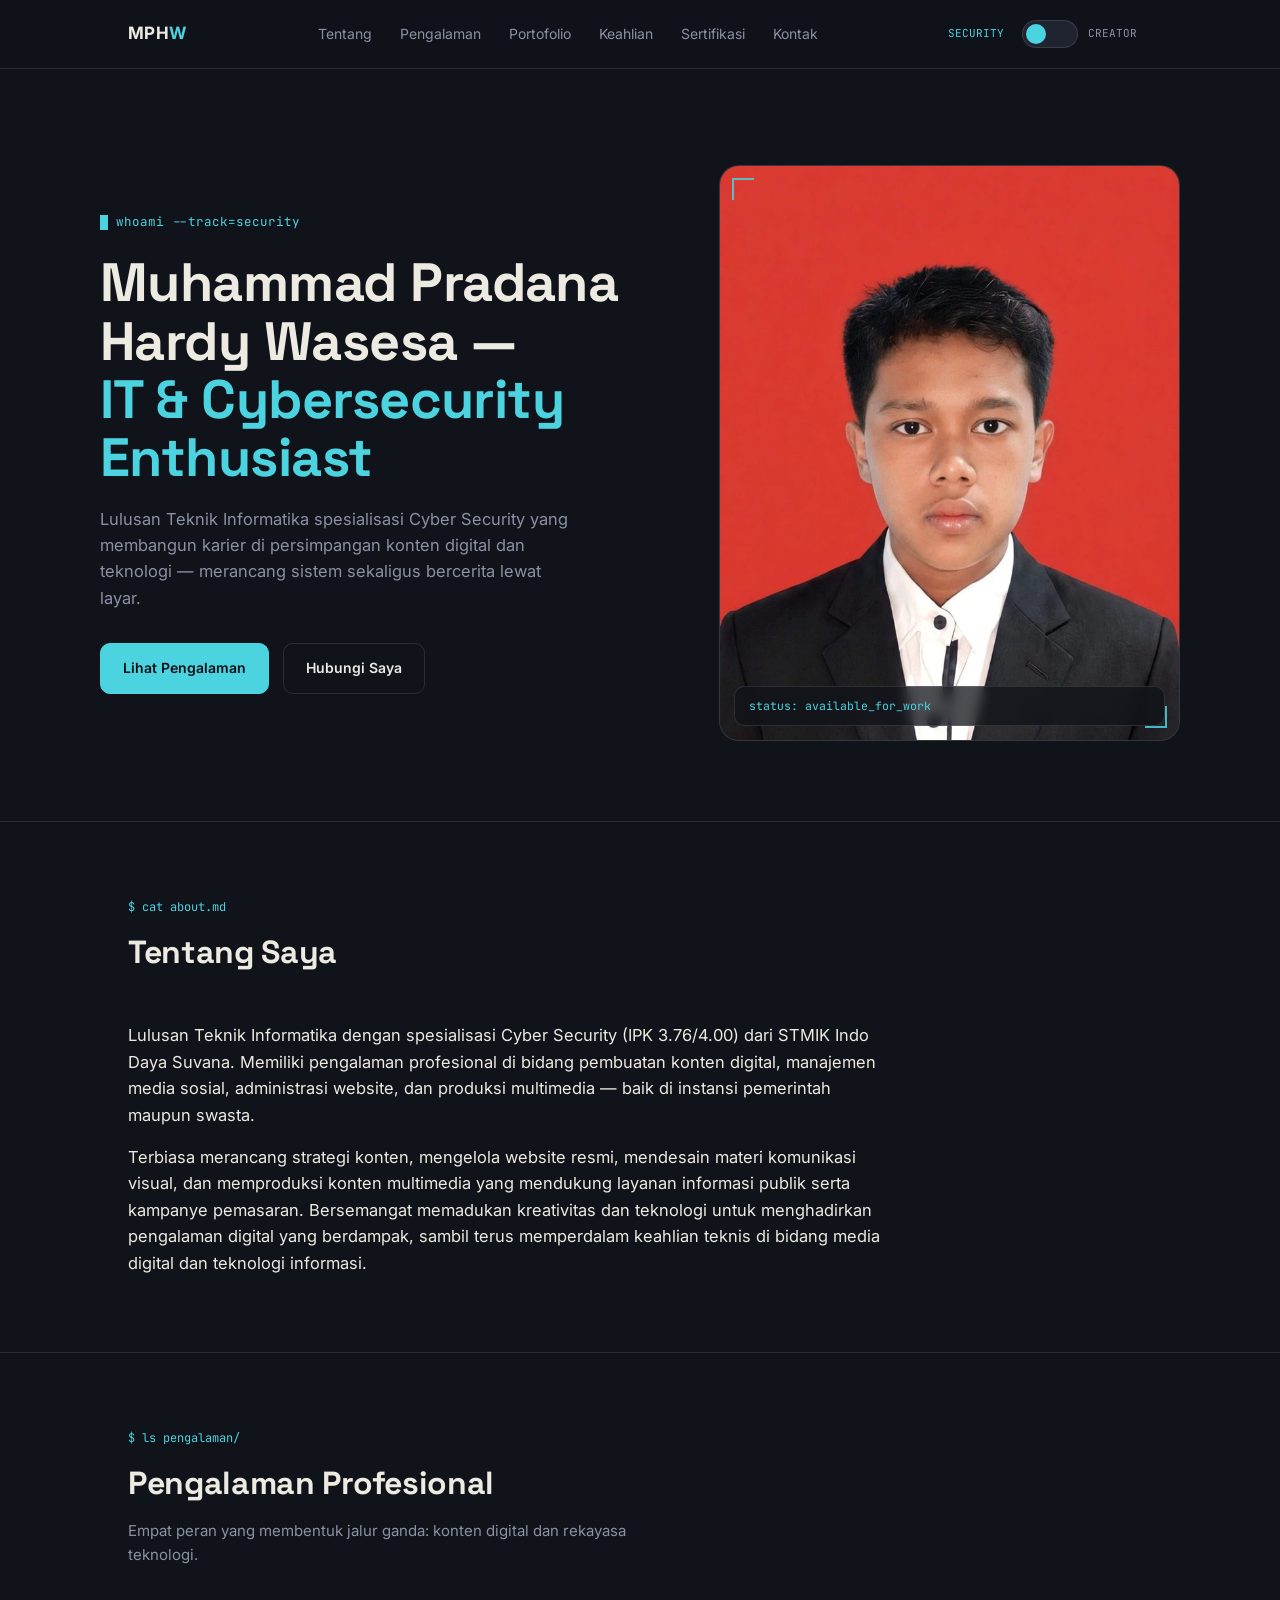
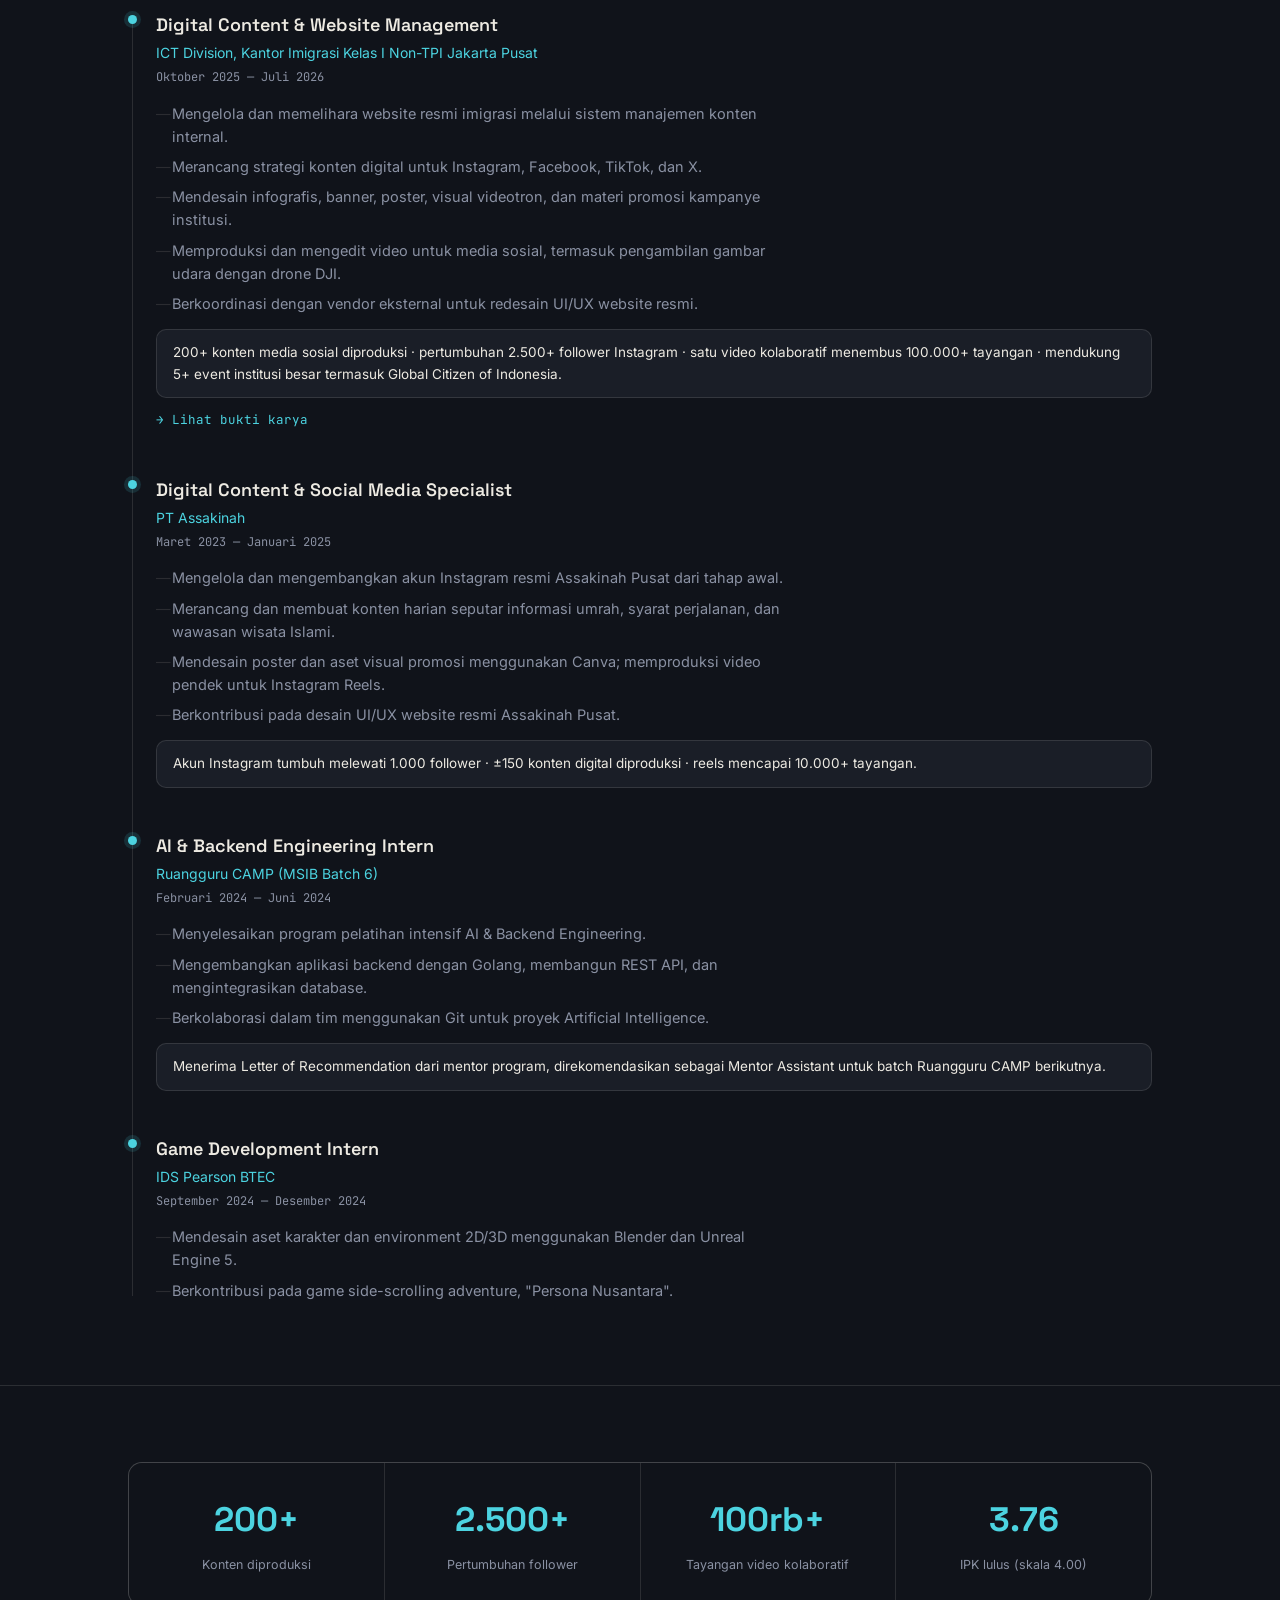
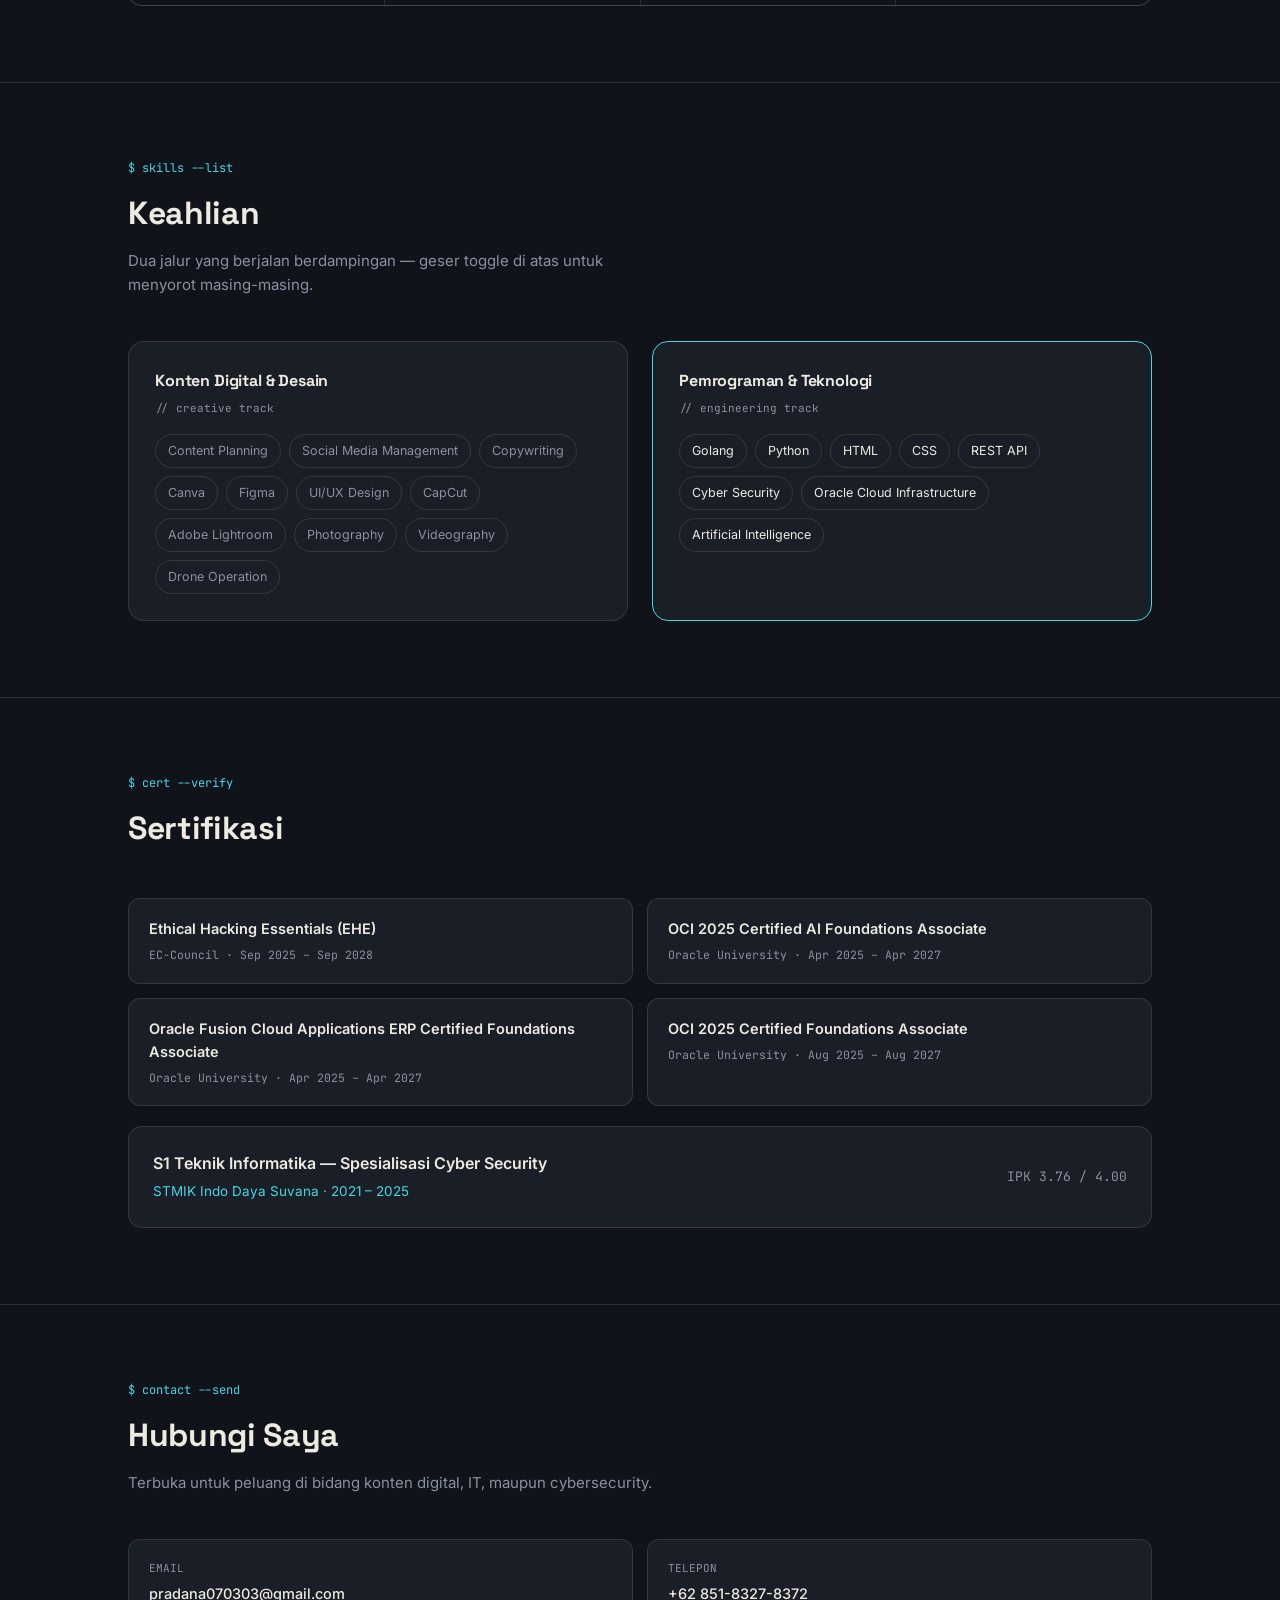
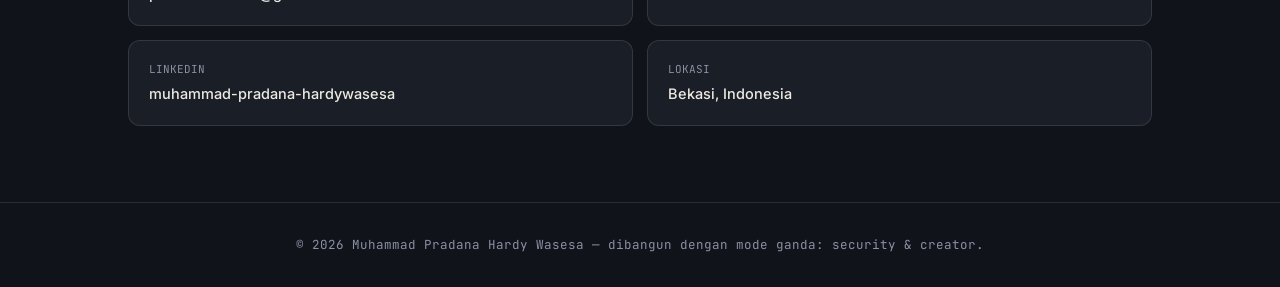
==== portofolio-pradana/index.html @ bf0ce69a "first porto" ====
<!DOCTYPE html>
<html lang="id">
<head>
<meta charset="UTF-8">
<meta name="viewport" content="width=device-width, initial-scale=1.0">
<title>Muhammad Pradana Hardy Wasesa — Portofolio</title>
<link rel="preconnect" href="https://fonts.googleapis.com">
<link rel="preconnect" href="https://fonts.gstatic.com" crossorigin>
<link href="https://fonts.googleapis.com/css2?family=Space+Grotesk:wght@400;500;600;700&family=Inter:wght@400;500;600;700&family=JetBrains+Mono:wght@400;500;600&display=swap" rel="stylesheet">
<style>
  :root{
    --bg:#10131a;
    --surface:#1a1e27;
    --surface-2:#1f2430;
    --text:#edeae2;
    --muted:#8a91a3;
    --line:rgba(237,234,226,0.12);
    --cyber:#4cd3e0;
    --creator:#ff6b5e;
    --accent:var(--cyber);
    --accent-soft:rgba(76,211,224,0.14);
    --radius:14px;
  }
  html[data-mode="creator"]{
    --accent:var(--creator);
    --accent-soft:rgba(255,107,94,0.14);
  }
  *{box-sizing:border-box;margin:0;padding:0;}
  html{scroll-behavior:smooth;}
  body{
    background:var(--bg);
    color:var(--text);
    font-family:'Inter',sans-serif;
    line-height:1.6;
    -webkit-font-smoothing:antialiased;
    overflow-x:hidden;
  }
  ::selection{background:var(--accent);color:#10131a;}
  a{color:inherit;text-decoration:none;}
  h1,h2,h3{font-family:'Space Grotesk',sans-serif;letter-spacing:-0.01em;}
  .mono{font-family:'JetBrains Mono',monospace;}
  .wrap{max-width:1080px;margin:0 auto;padding:0 28px;}

  /* focus visibility */
  a:focus-visible, button:focus-visible{outline:2px solid var(--accent);outline-offset:3px;}

  @media (prefers-reduced-motion: reduce){
    *{animation-duration:0.01ms !important; transition-duration:0.01ms !important;}
  }

  /* ---------- NAV ---------- */
  header{
    position:sticky;top:0;z-index:50;
    background:rgba(16,19,26,0.82);
    backdrop-filter:blur(10px);
    border-bottom:1px solid var(--line);
  }
  nav.wrap{
    display:flex;align-items:center;justify-content:space-between;
    height:68px;
  }
  .logo{font-weight:700;font-size:17px;letter-spacing:0.02em;}
  .logo span{color:var(--accent);transition:color .35s ease;}
  .nav-links{display:flex;gap:28px;align-items:center;}
  .nav-links a{font-size:14px;color:var(--muted);transition:color .2s;}
  .nav-links a:hover{color:var(--text);}

  .mode-toggle{
    display:flex;align-items:center;gap:10px;
    font-family:'JetBrains Mono',monospace;font-size:11px;
    color:var(--muted);
  }
  .switch{
    position:relative;width:56px;height:28px;
    background:var(--surface-2);border:1px solid var(--line);
    border-radius:20px;cursor:pointer;
    display:flex;align-items:center;padding:3px;
  }
  .switch .knob{
    width:20px;height:20px;border-radius:50%;
    background:var(--accent);
    transition:transform .35s cubic-bezier(.65,0,.35,1), background .35s ease;
  }
  html[data-mode="creator"] .switch .knob{transform:translateX(28px);}
  .mode-label{width:64px;transition:color .3s;}
  .mode-label.active{color:var(--accent);}

  @media (max-width:720px){
    .nav-links{display:none;}
  }

  /* ---------- HERO ---------- */
  .hero{
    padding:96px 0 80px;
    display:grid;grid-template-columns:1.1fr 0.9fr;gap:56px;align-items:center;
  }
  .eyebrow{
    font-family:'JetBrains Mono',monospace;font-size:12.5px;color:var(--accent);
    display:flex;align-items:center;gap:8px;margin-bottom:22px;
    transition:color .35s ease;
  }
  .eyebrow .cursor{
    display:inline-block;width:8px;height:15px;background:var(--accent);
    animation:blink 1s steps(1) infinite;
  }
  html[data-mode="creator"] .eyebrow .cursor{animation:none;}
  @keyframes blink{50%{opacity:0;}}

  .hero h1{
    font-size:clamp(34px,5vw,54px);
    font-weight:700;line-height:1.08;
    margin-bottom:18px;
  }
  .hero h1 em{
    font-style:normal;color:var(--accent);
    transition:color .35s ease;
  }
  .hero p.pitch{
    color:var(--muted);font-size:16.5px;max-width:480px;margin-bottom:32px;
  }
  .cta-row{display:flex;gap:14px;flex-wrap:wrap;}
  .btn{
    font-size:14px;font-weight:600;padding:13px 22px;border-radius:10px;
    display:inline-flex;align-items:center;gap:8px;
    transition:transform .2s ease, background .3s ease, color .3s ease, border-color .3s ease;
  }
  .btn-primary{
    background:var(--accent);color:#0c0f14;border:1px solid var(--accent);
  }
  .btn-primary:hover{transform:translateY(-2px);}
  .btn-ghost{
    border:1px solid var(--line);color:var(--text);
  }
  .btn-ghost:hover{border-color:var(--accent);color:var(--accent);}

  .photo-card{
    position:relative;border-radius:20px;overflow:hidden;
    border:1px solid var(--line);
    background:var(--surface);
    aspect-ratio:4/5;
  }
  .photo-card img{width:100%;height:100%;object-fit:cover;display:block;filter:grayscale(0.15) contrast(1.03);}
  .photo-tag{
    position:absolute;bottom:14px;left:14px;right:14px;
    background:rgba(16,19,26,0.75);backdrop-filter:blur(6px);
    border:1px solid var(--line);border-radius:10px;
    padding:10px 14px;font-family:'JetBrains Mono',monospace;font-size:11.5px;
    color:var(--accent);transition:color .35s ease;
  }
  .photo-frame-corner{
    position:absolute;width:22px;height:22px;border:2px solid var(--accent);
    opacity:0.85;transition:border-color .35s ease;
  }
  .photo-frame-corner.tl{top:12px;left:12px;border-right:none;border-bottom:none;}
  .photo-frame-corner.br{bottom:12px;right:12px;border-left:none;border-top:none;}

  @media (max-width:860px){
    .hero{grid-template-columns:1fr;padding-top:56px;}
    .photo-card{max-width:340px;margin:0 auto;}
  }

  /* ---------- SECTION shared ---------- */
  section{padding:76px 0;border-top:1px solid var(--line);}
  .section-head{margin-bottom:44px;}
  .section-eyebrow{
    font-family:'JetBrains Mono',monospace;font-size:12px;color:var(--accent);
    margin-bottom:10px;transition:color .35s ease;
  }
  .section-title{font-size:clamp(24px,3vw,32px);font-weight:700;}
  .section-sub{color:var(--muted);font-size:15px;margin-top:10px;max-width:540px;}

  /* ---------- ABOUT ---------- */
  .about-body{font-size:16.5px;color:var(--text);max-width:760px;}
  .about-body p + p{margin-top:16px;}

  /* ---------- EXPERIENCE ---------- */
  .timeline{position:relative;padding-left:28px;}
  .timeline::before{
    content:"";position:absolute;left:4px;top:6px;bottom:6px;width:1px;
    background:var(--line);
  }
  .tl-item{position:relative;padding-bottom:44px;}
  .tl-item:last-child{padding-bottom:0;}
  .tl-item::before{
    content:"";position:absolute;left:-28px;top:4px;width:9px;height:9px;border-radius:50%;
    background:var(--accent);box-shadow:0 0 0 4px var(--accent-soft);
    transition:background .35s ease, box-shadow .35s ease;
  }
  .tl-role{font-size:18px;font-weight:600;font-family:'Space Grotesk',sans-serif;}
  .tl-org{color:var(--accent);font-size:14px;margin-top:2px;transition:color .35s ease;}
  .tl-date{font-family:'JetBrains Mono',monospace;font-size:12px;color:var(--muted);margin-top:4px;}
  .tl-desc{margin-top:14px;color:var(--muted);font-size:14.5px;max-width:640px;}
  .tl-desc li{margin-bottom:7px;list-style:none;padding-left:16px;position:relative;}
  .tl-desc li::before{content:"—";position:absolute;left:0;color:var(--line);}
  .tl-highlight{
    margin-top:14px;padding:12px 16px;background:var(--surface);border:1px solid var(--line);
    border-radius:10px;font-size:13.5px;color:var(--text);
  }

  /* ---------- IMPACT STATS ---------- */
  .stats-grid{
    display:grid;grid-template-columns:repeat(4,1fr);gap:1px;
    background:var(--line);border:1px solid var(--line);border-radius:14px;overflow:hidden;
  }
  .stat{background:var(--bg);padding:30px 20px;text-align:center;}
  .stat-num{font-family:'Space Grotesk',sans-serif;font-size:clamp(26px,3vw,34px);font-weight:700;color:var(--accent);transition:color .35s ease;}
  .stat-label{font-size:12.5px;color:var(--muted);margin-top:8px;}
  @media (max-width:720px){.stats-grid{grid-template-columns:repeat(2,1fr);}}

  /* ---------- SKILLS ---------- */
  .skills-grid{display:grid;grid-template-columns:1fr 1fr;gap:24px;}
  .skill-col{
    background:var(--surface);border:1px solid var(--line);border-radius:16px;padding:26px;
    transition:border-color .35s ease;
  }
  .skill-col.is-active{border-color:var(--accent);}
  .skill-col h3{font-size:16px;margin-bottom:6px;}
  .skill-col .skill-tag{
    font-family:'JetBrains Mono',monospace;font-size:11px;color:var(--muted);margin-bottom:16px;display:block;
  }
  .tag-list{display:flex;flex-wrap:wrap;gap:8px;}
  .tag-chip{
    font-size:12.5px;padding:6px 12px;border-radius:20px;
    border:1px solid var(--line);color:var(--muted);
  }
  .skill-col.is-active .tag-chip{color:var(--text);}
  @media (max-width:720px){.skills-grid{grid-template-columns:1fr;}}

  /* ---------- CERT + EDU ---------- */
  .cert-grid{display:grid;grid-template-columns:repeat(2,1fr);gap:14px;}
  .cert-card{
    background:var(--surface);border:1px solid var(--line);border-radius:12px;padding:18px 20px;
  }
  .cert-name{font-size:14.5px;font-weight:600;}
  .cert-meta{font-family:'JetBrains Mono',monospace;font-size:11.5px;color:var(--muted);margin-top:6px;}
  @media (max-width:720px){.cert-grid{grid-template-columns:1fr;}}

  .edu-card{
    margin-top:20px;background:var(--surface);border:1px solid var(--line);border-radius:14px;
    padding:24px;display:flex;justify-content:space-between;flex-wrap:wrap;gap:12px;
  }
  .edu-degree{font-size:16px;font-weight:600;}
  .edu-school{color:var(--accent);font-size:13.5px;margin-top:4px;transition:color .35s ease;}
  .edu-gpa{font-family:'JetBrains Mono',monospace;font-size:13px;color:var(--muted);align-self:center;}

  /* ---------- CONTACT ---------- */
  .contact-grid{display:grid;grid-template-columns:1fr 1fr;gap:14px;}
  .contact-card{
    background:var(--surface);border:1px solid var(--line);border-radius:12px;
    padding:20px;display:flex;flex-direction:column;gap:4px;
    transition:border-color .2s ease;
  }
  .contact-card:hover{border-color:var(--accent);}
  .contact-label{font-family:'JetBrains Mono',monospace;font-size:11px;color:var(--muted);}
  .contact-value{font-size:14.5px;font-weight:500;}
  @media (max-width:720px){.contact-grid{grid-template-columns:1fr;}}

  footer{
    border-top:1px solid var(--line);padding:32px 0;
    text-align:center;color:var(--muted);font-size:12.5px;
    font-family:'JetBrains Mono',monospace;
  }
</style>
</head>
<body>

<header>
  <nav class="wrap">
    <div class="logo">MPH<span>W</span></div>
    <div class="nav-links">
      <a href="#tentang">Tentang</a>
      <a href="#pengalaman">Pengalaman</a>
      <a href="portofolio.html">Portofolio</a>
      <a href="#keahlian">Keahlian</a>
      <a href="#sertifikasi">Sertifikasi</a>
      <a href="#kontak">Kontak</a>
    </div>
    <div class="mode-toggle">
      <span class="mode-label" id="labelSecurity">SECURITY</span>
      <div class="switch" id="modeSwitch" role="button" aria-label="Ganti mode tampilan" tabindex="0">
        <div class="knob"></div>
      </div>
      <span class="mode-label" id="labelCreator">CREATOR</span>
    </div>
  </nav>
</header>

<main>
  <section class="hero wrap" style="border-top:none;">
    <div>
      <div class="eyebrow" id="heroEyebrow"><span class="cursor"></span> <span id="heroEyebrowText">whoami --track=security</span></div>
      <h1>Muhammad Pradana<br>Hardy Wasesa —<br><em id="heroRole">IT & Cybersecurity Enthusiast</em></h1>
      <p class="pitch">Lulusan Teknik Informatika spesialisasi Cyber Security yang membangun karier di persimpangan konten digital dan teknologi — merancang sistem sekaligus bercerita lewat layar.</p>
      <div class="cta-row">
        <a href="#pengalaman" class="btn btn-primary">Lihat Pengalaman</a>
        <a href="#kontak" class="btn btn-ghost">Hubungi Saya</a>
      </div>
    </div>
    <div class="photo-card">
      <img src="[data-uri]" alt="Foto Muhammad Pradana Hardy Wasesa">
      <div class="photo-frame-corner tl"></div>
      <div class="photo-frame-corner br"></div>
      <div class="photo-tag" id="photoTag">status: available_for_work</div>
    </div>
  </section>

  <section id="tentang">
    <div class="wrap">
      <div class="section-head">
        <div class="section-eyebrow" id="aboutEyebrow">$ cat about.md</div>
        <h2 class="section-title">Tentang Saya</h2>
      </div>
      <div class="about-body">
        <p>Lulusan Teknik Informatika dengan spesialisasi Cyber Security (IPK 3.76/4.00) dari STMIK Indo Daya Suvana. Memiliki pengalaman profesional di bidang pembuatan konten digital, manajemen media sosial, administrasi website, dan produksi multimedia — baik di instansi pemerintah maupun swasta.</p>
        <p>Terbiasa merancang strategi konten, mengelola website resmi, mendesain materi komunikasi visual, dan memproduksi konten multimedia yang mendukung layanan informasi publik serta kampanye pemasaran. Bersemangat memadukan kreativitas dan teknologi untuk menghadirkan pengalaman digital yang berdampak, sambil terus memperdalam keahlian teknis di bidang media digital dan teknologi informasi.</p>
      </div>
    </div>
  </section>

  <section id="pengalaman">
    <div class="wrap">
      <div class="section-head">
        <div class="section-eyebrow">$ ls pengalaman/</div>
        <h2 class="section-title">Pengalaman Profesional</h2>
        <p class="section-sub">Empat peran yang membentuk jalur ganda: konten digital dan rekayasa teknologi.</p>
      </div>
      <div class="timeline">

        <div class="tl-item">
          <div class="tl-role">Digital Content & Website Management</div>
          <div class="tl-org">ICT Division, Kantor Imigrasi Kelas I Non-TPI Jakarta Pusat</div>
          <div class="tl-date">Oktober 2025 — Juli 2026</div>
          <ul class="tl-desc">
            <li>Mengelola dan memelihara website resmi imigrasi melalui sistem manajemen konten internal.</li>
            <li>Merancang strategi konten digital untuk Instagram, Facebook, TikTok, dan X.</li>
            <li>Mendesain infografis, banner, poster, visual videotron, dan materi promosi kampanye institusi.</li>
            <li>Memproduksi dan mengedit video untuk media sosial, termasuk pengambilan gambar udara dengan drone DJI.</li>
            <li>Berkoordinasi dengan vendor eksternal untuk redesain UI/UX website resmi.</li>
          </ul>
          <div class="tl-highlight">200+ konten media sosial diproduksi · pertumbuhan 2.500+ follower Instagram · satu video kolaboratif menembus 100.000+ tayangan · mendukung 5+ event institusi besar termasuk Global Citizen of Indonesia.</div>
          <a href="imigrasi.html" style="display:inline-block;margin-top:12px;font-family:'JetBrains Mono',monospace;font-size:12.5px;color:var(--accent);">→ Lihat bukti karya</a>
        </div>

        <div class="tl-item">
          <div class="tl-role">Digital Content & Social Media Specialist</div>
          <div class="tl-org">PT Assakinah</div>
          <div class="tl-date">Maret 2023 — Januari 2025</div>
          <ul class="tl-desc">
            <li>Mengelola dan mengembangkan akun Instagram resmi Assakinah Pusat dari tahap awal.</li>
            <li>Merancang dan membuat konten harian seputar informasi umrah, syarat perjalanan, dan wawasan wisata Islami.</li>
            <li>Mendesain poster dan aset visual promosi menggunakan Canva; memproduksi video pendek untuk Instagram Reels.</li>
            <li>Berkontribusi pada desain UI/UX website resmi Assakinah Pusat.</li>
          </ul>
          <div class="tl-highlight">Akun Instagram tumbuh melewati 1.000 follower · ±150 konten digital diproduksi · reels mencapai 10.000+ tayangan.</div>
        </div>

        <div class="tl-item">
          <div class="tl-role">AI & Backend Engineering Intern</div>
          <div class="tl-org">Ruangguru CAMP (MSIB Batch 6)</div>
          <div class="tl-date">Februari 2024 — Juni 2024</div>
          <ul class="tl-desc">
            <li>Menyelesaikan program pelatihan intensif AI & Backend Engineering.</li>
            <li>Mengembangkan aplikasi backend dengan Golang, membangun REST API, dan mengintegrasikan database.</li>
            <li>Berkolaborasi dalam tim menggunakan Git untuk proyek Artificial Intelligence.</li>
          </ul>
          <div class="tl-highlight">Menerima Letter of Recommendation dari mentor program, direkomendasikan sebagai Mentor Assistant untuk batch Ruangguru CAMP berikutnya.</div>
        </div>

        <div class="tl-item">
          <div class="tl-role">Game Development Intern</div>
          <div class="tl-org">IDS Pearson BTEC</div>
          <div class="tl-date">September 2024 — Desember 2024</div>
          <ul class="tl-desc">
            <li>Mendesain aset karakter dan environment 2D/3D menggunakan Blender dan Unreal Engine 5.</li>
            <li>Berkontribusi pada game side-scrolling adventure, "Persona Nusantara".</li>
          </ul>
        </div>

      </div>
    </div>
  </section>

  <section>
    <div class="wrap">
      <div class="stats-grid">
        <div class="stat"><div class="stat-num">200+</div><div class="stat-label">Konten diproduksi</div></div>
        <div class="stat"><div class="stat-num">2.500+</div><div class="stat-label">Pertumbuhan follower</div></div>
        <div class="stat"><div class="stat-num">100rb+</div><div class="stat-label">Tayangan video kolaboratif</div></div>
        <div class="stat"><div class="stat-num">3.76</div><div class="stat-label">IPK lulus (skala 4.00)</div></div>
      </div>
    </div>
  </section>

  <section id="keahlian">
    <div class="wrap">
      <div class="section-head">
        <div class="section-eyebrow">$ skills --list</div>
        <h2 class="section-title">Keahlian</h2>
        <p class="section-sub">Dua jalur yang berjalan berdampingan — geser toggle di atas untuk menyorot masing-masing.</p>
      </div>
      <div class="skills-grid">
        <div class="skill-col" id="colCreator">
          <h3>Konten Digital & Desain</h3>
          <span class="skill-tag">// creative track</span>
          <div class="tag-list">
            <span class="tag-chip">Content Planning</span>
            <span class="tag-chip">Social Media Management</span>
            <span class="tag-chip">Copywriting</span>
            <span class="tag-chip">Canva</span>
            <span class="tag-chip">Figma</span>
            <span class="tag-chip">UI/UX Design</span>
            <span class="tag-chip">CapCut</span>
            <span class="tag-chip">Adobe Lightroom</span>
            <span class="tag-chip">Photography</span>
            <span class="tag-chip">Videography</span>
            <span class="tag-chip">Drone Operation</span>
          </div>
        </div>
        <div class="skill-col" id="colSecurity">
          <h3>Pemrograman & Teknologi</h3>
          <span class="skill-tag">// engineering track</span>
          <div class="tag-list">
            <span class="tag-chip">Golang</span>
            <span class="tag-chip">Python</span>
            <span class="tag-chip">HTML</span>
            <span class="tag-chip">CSS</span>
            <span class="tag-chip">REST API</span>
            <span class="tag-chip">Cyber Security</span>
            <span class="tag-chip">Oracle Cloud Infrastructure</span>
            <span class="tag-chip">Artificial Intelligence</span>
          </div>
        </div>
      </div>
    </div>
  </section>

  <section id="sertifikasi">
    <div class="wrap">
      <div class="section-head">
        <div class="section-eyebrow">$ cert --verify</div>
        <h2 class="section-title">Sertifikasi</h2>
      </div>
      <div class="cert-grid">
        <div class="cert-card">
          <div class="cert-name">Ethical Hacking Essentials (EHE)</div>
          <div class="cert-meta">EC-Council · Sep 2025 – Sep 2028</div>
        </div>
        <div class="cert-card">
          <div class="cert-name">OCI 2025 Certified AI Foundations Associate</div>
          <div class="cert-meta">Oracle University · Apr 2025 – Apr 2027</div>
        </div>
        <div class="cert-card">
          <div class="cert-name">Oracle Fusion Cloud Applications ERP Certified Foundations Associate</div>
          <div class="cert-meta">Oracle University · Apr 2025 – Apr 2027</div>
        </div>
        <div class="cert-card">
          <div class="cert-name">OCI 2025 Certified Foundations Associate</div>
          <div class="cert-meta">Oracle University · Aug 2025 – Aug 2027</div>
        </div>
      </div>

      <div class="edu-card">
        <div>
          <div class="edu-degree">S1 Teknik Informatika — Spesialisasi Cyber Security</div>
          <div class="edu-school">STMIK Indo Daya Suvana · 2021 – 2025</div>
        </div>
        <div class="edu-gpa">IPK 3.76 / 4.00</div>
      </div>
    </div>
  </section>

  <section id="kontak">
    <div class="wrap">
      <div class="section-head">
        <div class="section-eyebrow">$ contact --send</div>
        <h2 class="section-title">Hubungi Saya</h2>
        <p class="section-sub">Terbuka untuk peluang di bidang konten digital, IT, maupun cybersecurity.</p>
      </div>
      <div class="contact-grid">
        <a class="contact-card" href="mailto:pradana070303@gmail.com">
          <span class="contact-label">EMAIL</span>
          <span class="contact-value">pradana070303@gmail.com</span>
        </a>
        <a class="contact-card" href="tel:+6285183278372">
          <span class="contact-label">TELEPON</span>
          <span class="contact-value">+62 851-8327-8372</span>
        </a>
        <a class="contact-card" href="https://linkedin.com/in/muhammad-pradana-hardywasesa" target="_blank" rel="noopener">
          <span class="contact-label">LINKEDIN</span>
          <span class="contact-value">muhammad-pradana-hardywasesa</span>
        </a>
        <div class="contact-card">
          <span class="contact-label">LOKASI</span>
          <span class="contact-value">Bekasi, Indonesia</span>
        </div>
      </div>
    </div>
  </section>
</main>

<footer>
  © 2026 Muhammad Pradana Hardy Wasesa — dibangun dengan mode ganda: security &amp; creator.
</footer>

<script>
(function(){
  const html = document.documentElement;
  const sw = document.getElementById('modeSwitch');
  const labelSecurity = document.getElementById('labelSecurity');
  const labelCreator = document.getElementById('labelCreator');
  const heroEyebrowText = document.getElementById('heroEyebrowText');
  const heroRole = document.getElementById('heroRole');
  const photoTag = document.getElementById('photoTag');
  const colCreator = document.getElementById('colCreator');
  const colSecurity = document.getElementById('colSecurity');

  function applyMode(mode){
    html.setAttribute('data-mode', mode);
    const isCreator = mode === 'creator';
    labelSecurity.classList.toggle('active', !isCreator);
    labelCreator.classList.toggle('active', isCreator);
    heroEyebrowText.textContent = isCreator ? 'whoami --track=creator' : 'whoami --track=security';
    heroRole.textContent = isCreator ? 'Digital Content Specialist' : 'IT & Cybersecurity Enthusiast';
    photoTag.textContent = isCreator ? 'status: creating_content' : 'status: available_for_work';
    colCreator.classList.toggle('is-active', isCreator);
    colSecurity.classList.toggle('is-active', !isCreator);
  }

  let mode = 'security';
  applyMode(mode);

  function toggle(){
    mode = mode === 'security' ? 'creator' : 'security';
    applyMode(mode);
  }

  sw.addEventListener('click', toggle);
  sw.addEventListener('keydown', function(e){
    if(e.key === 'Enter' || e.key === ' '){ e.preventDefault(); toggle(); }
  });
})();
</script>

</body>
</html>
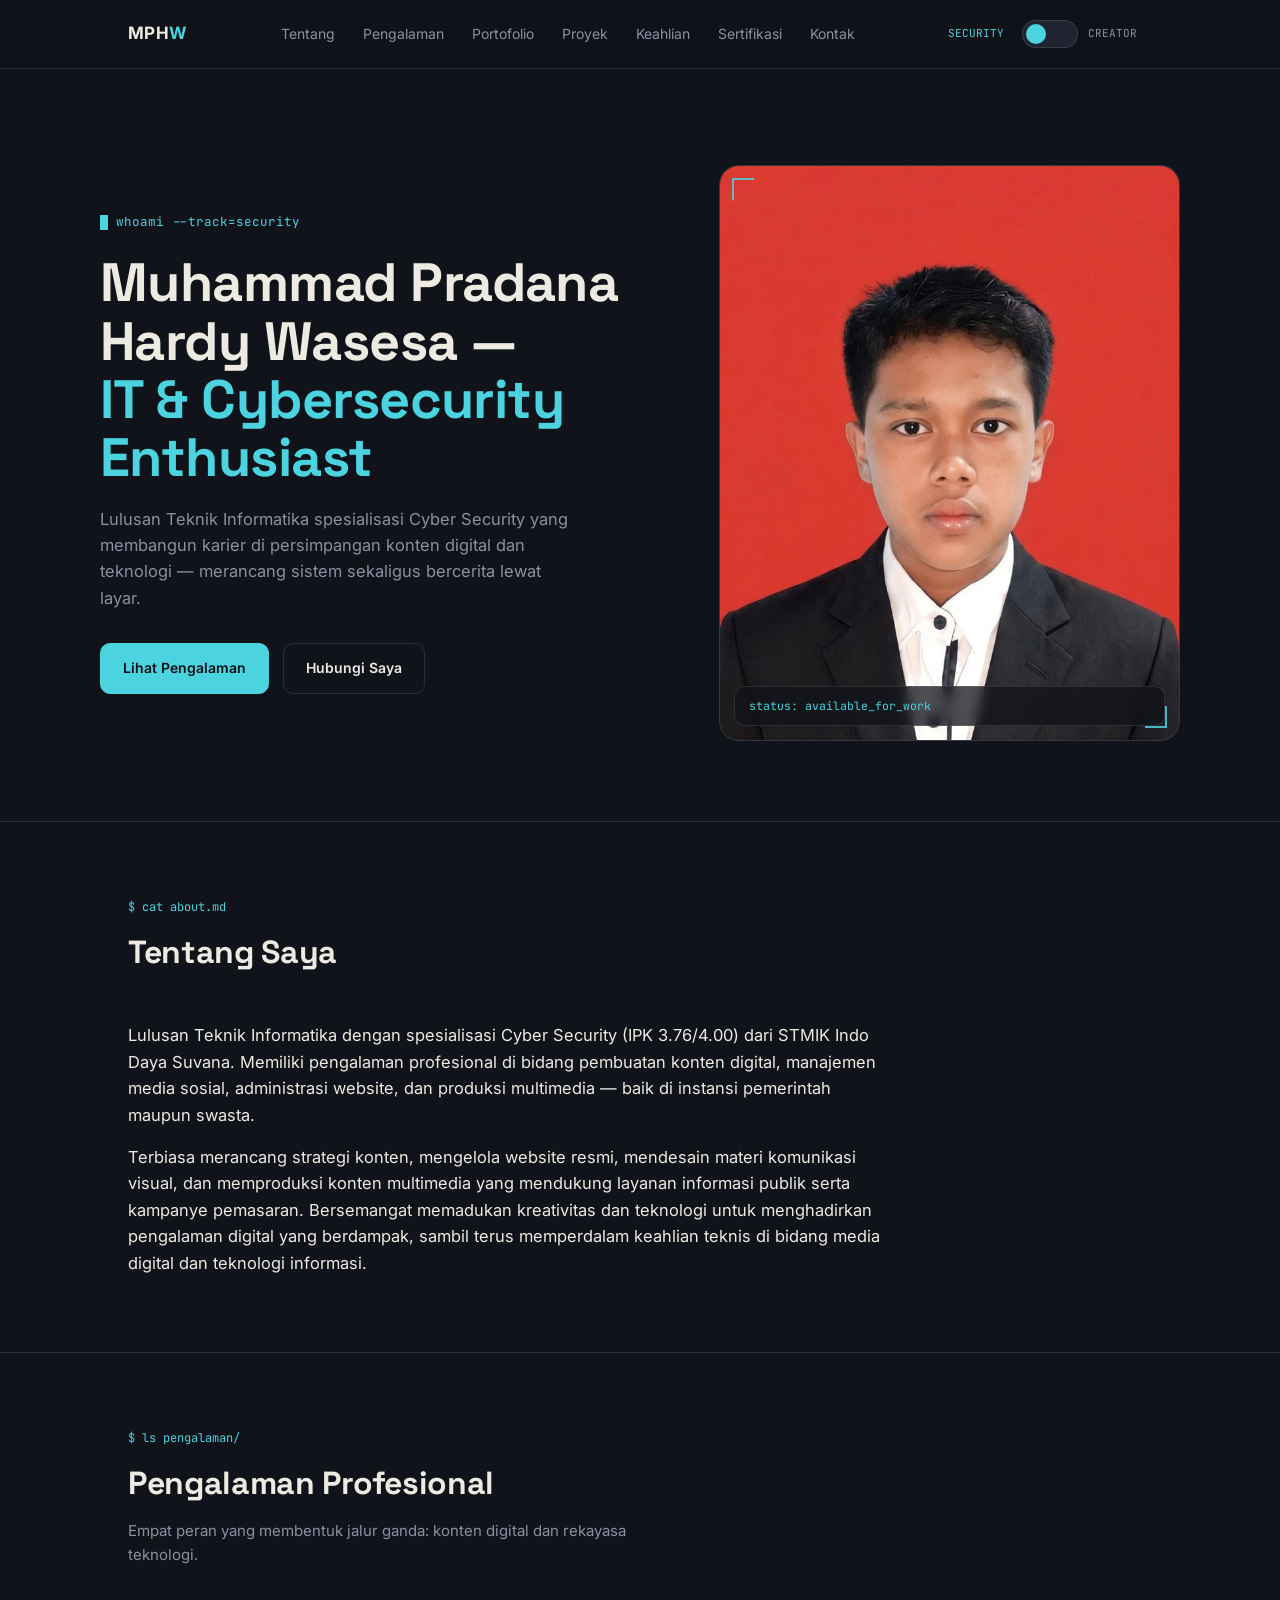
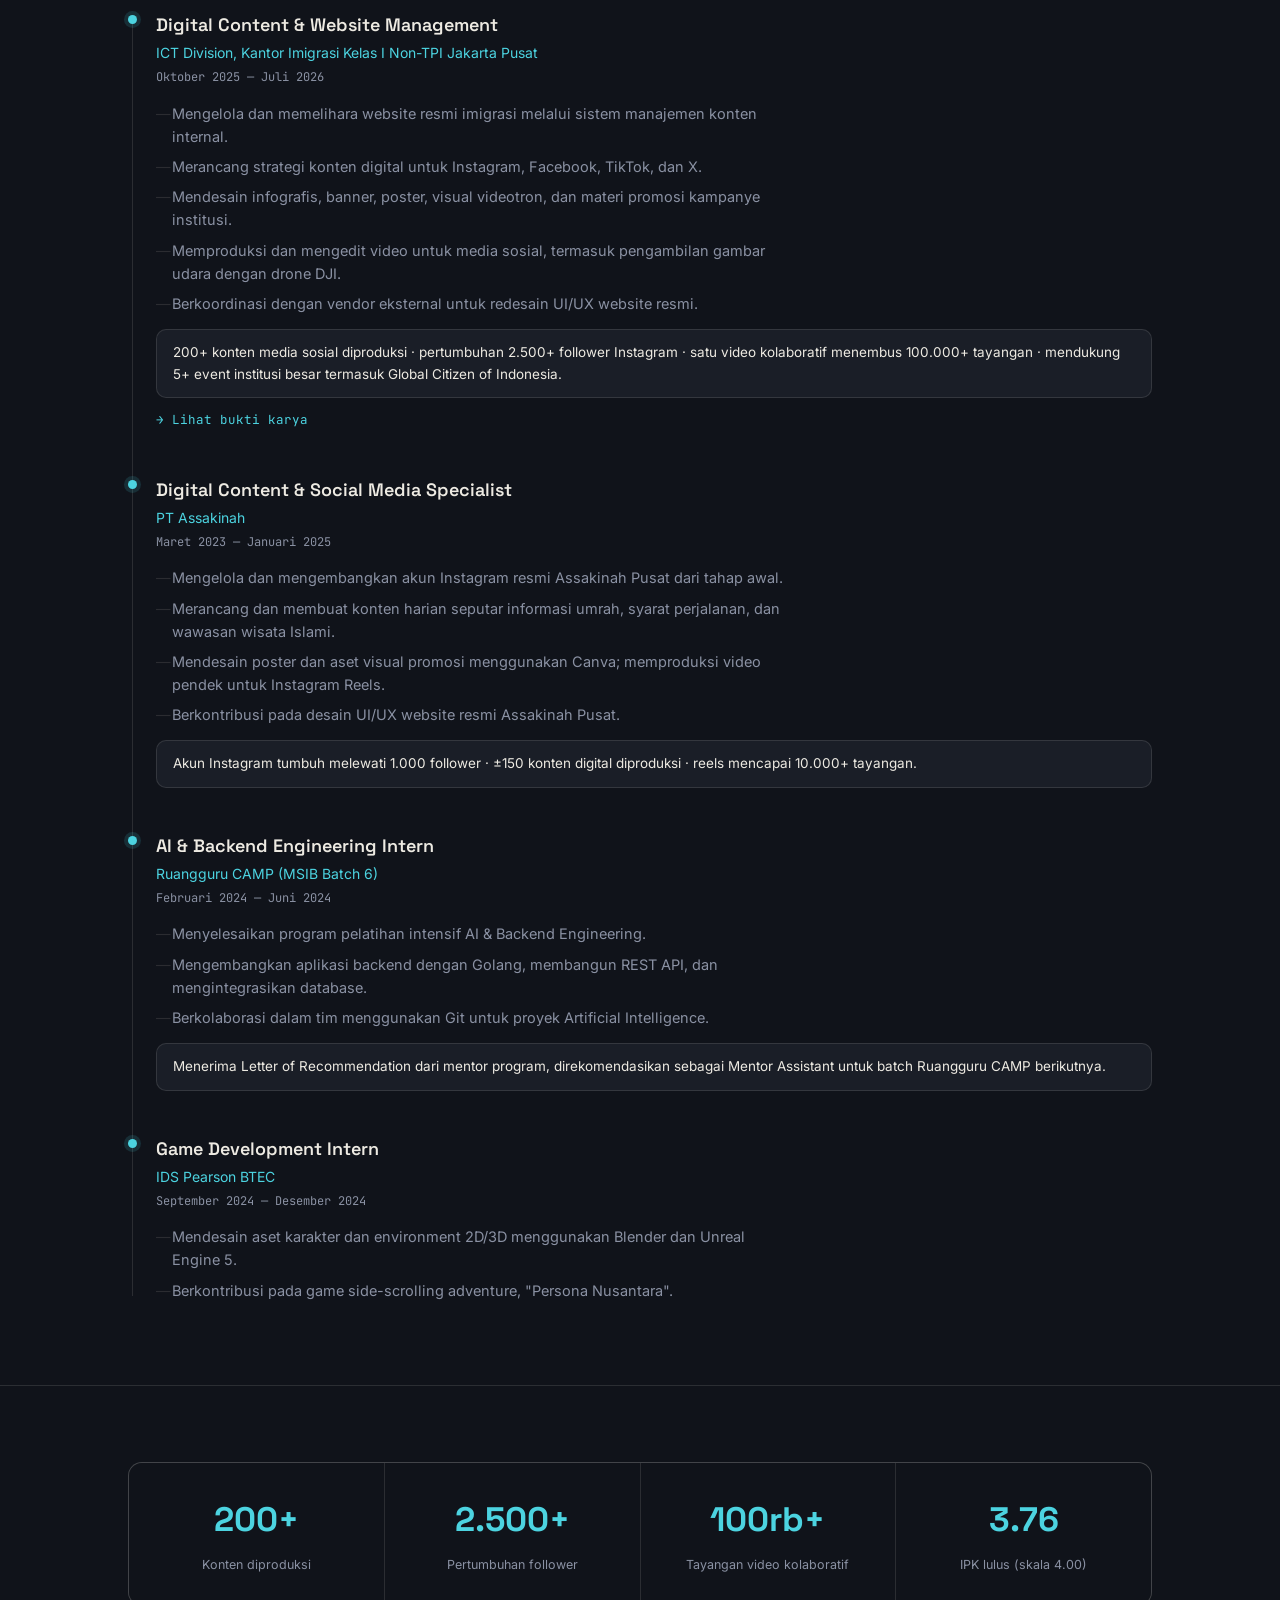
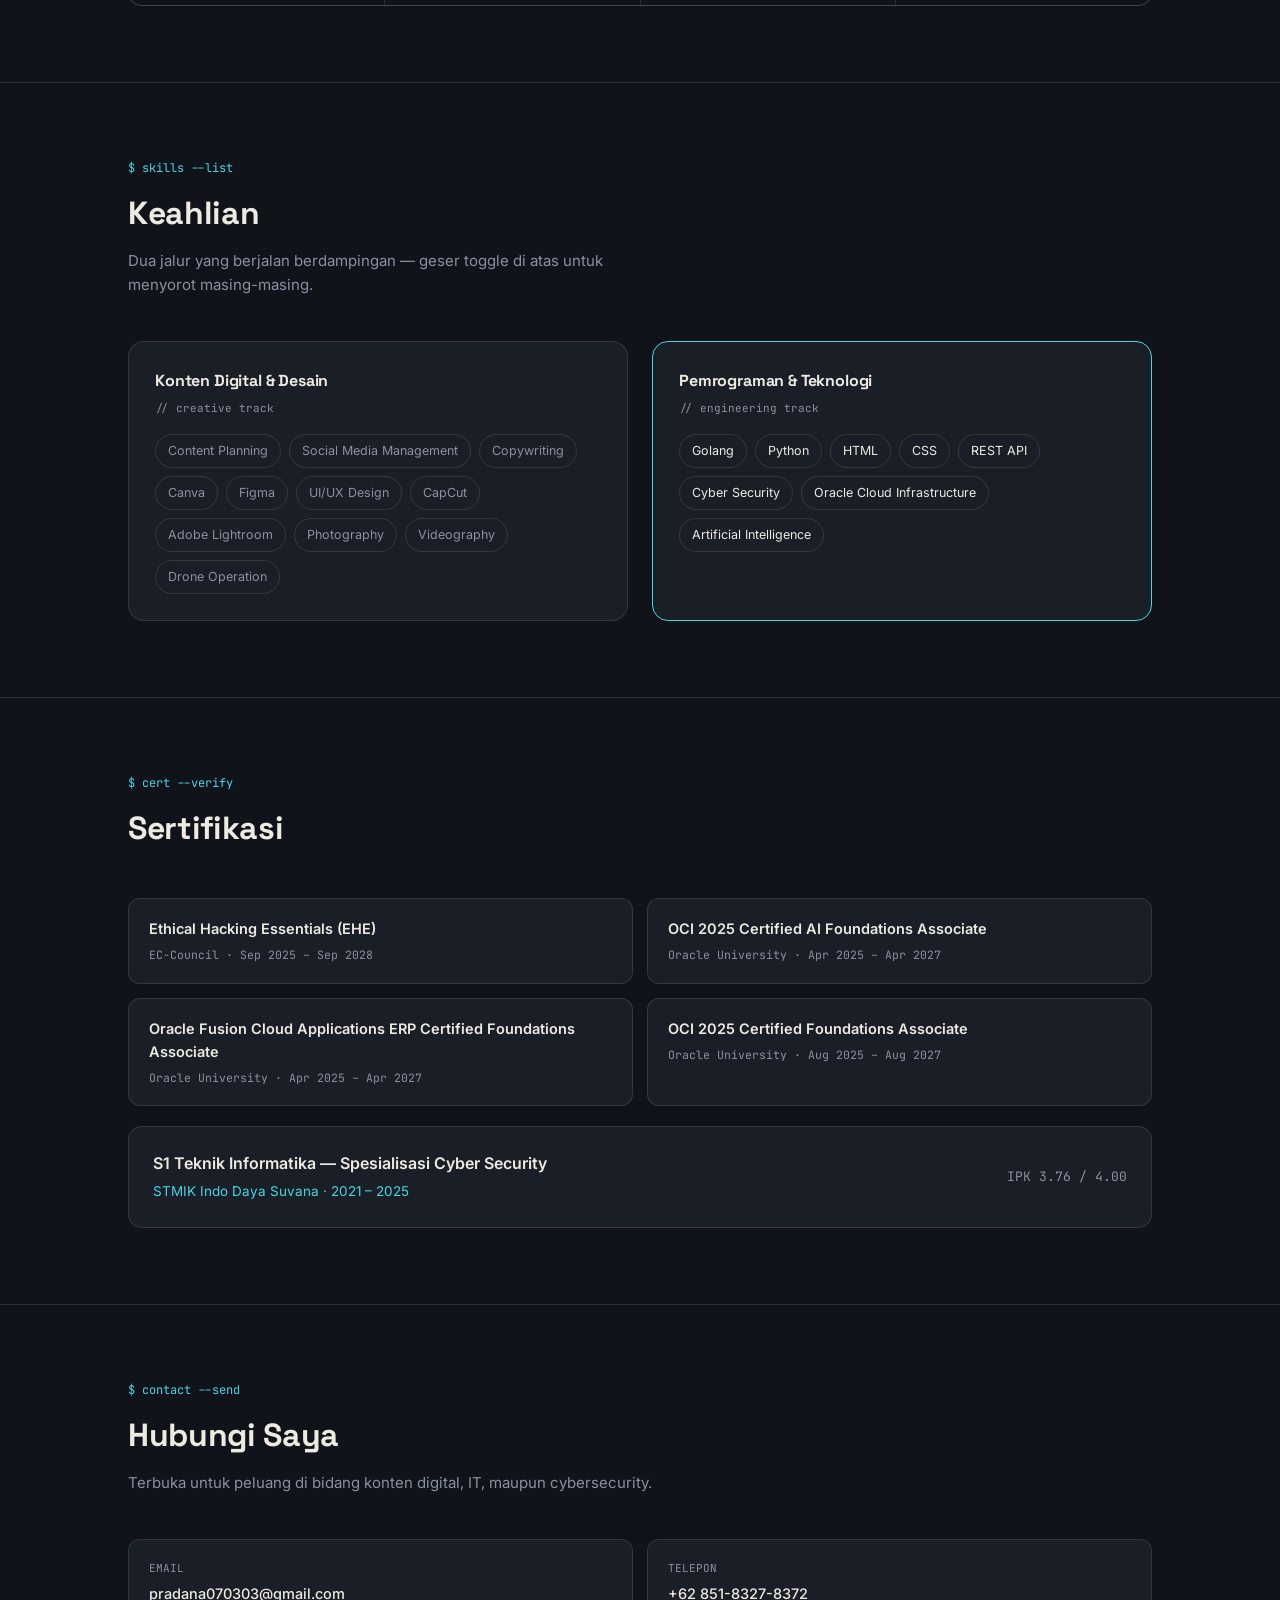
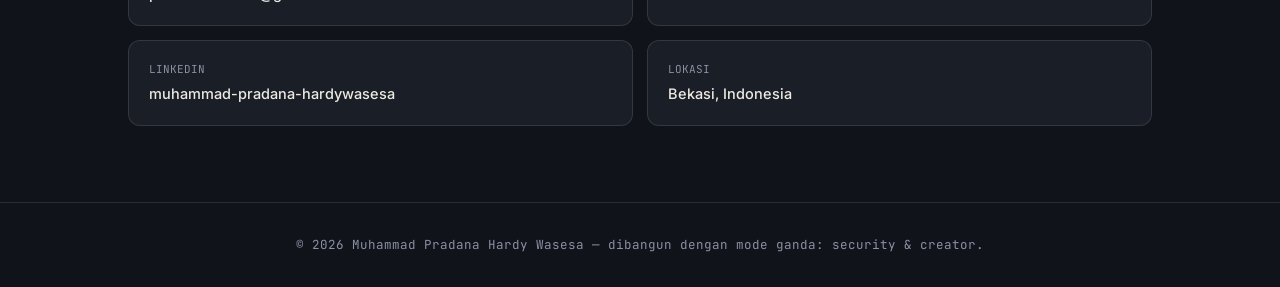
==== commit 3e7a3e79: "up" ====
--- a/portofolio-pradana/index.html
+++ b/portofolio-pradana/index.html
@@ -271,6 +271,7 @@
       <a href="#tentang">Tentang</a>
       <a href="#pengalaman">Pengalaman</a>
       <a href="portofolio.html">Portofolio</a>
+      <a href="proyek.html">Proyek</a>
       <a href="#keahlian">Keahlian</a>
       <a href="#sertifikasi">Sertifikasi</a>
       <a href="#kontak">Kontak</a>
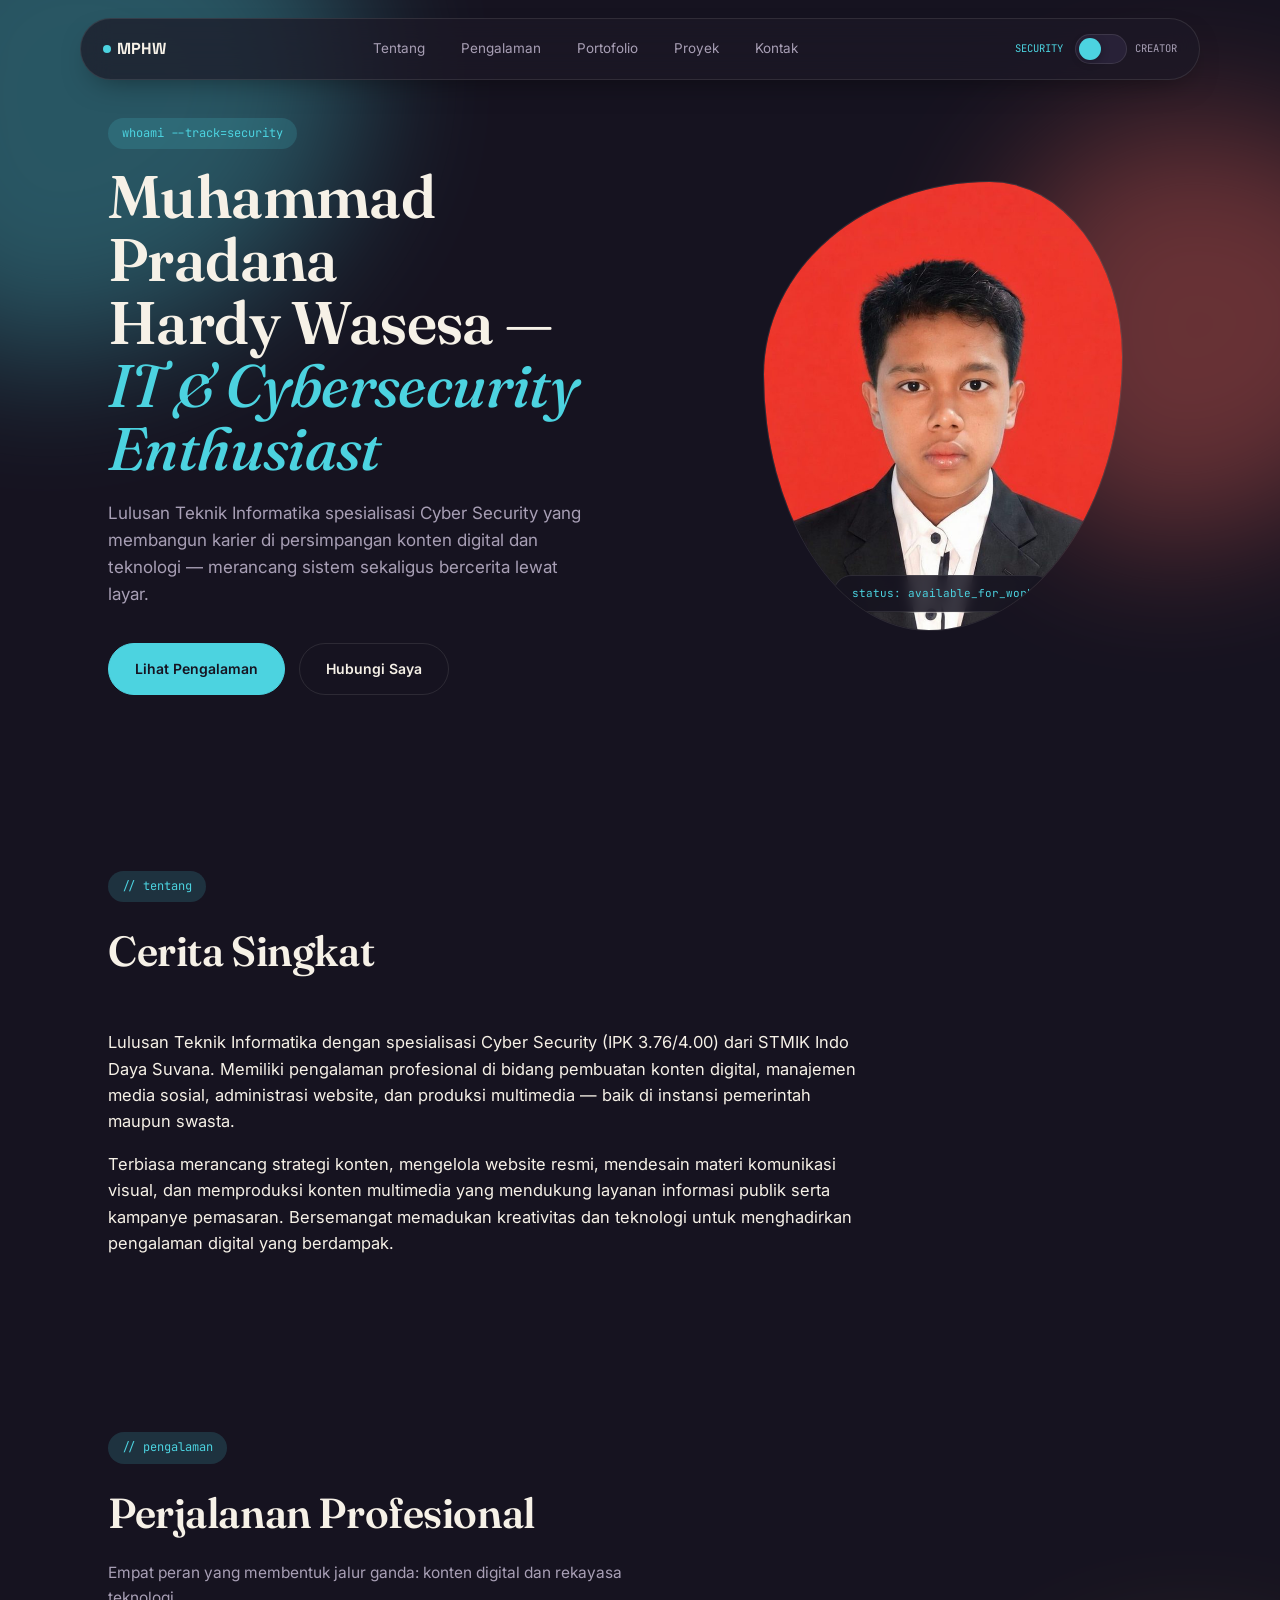
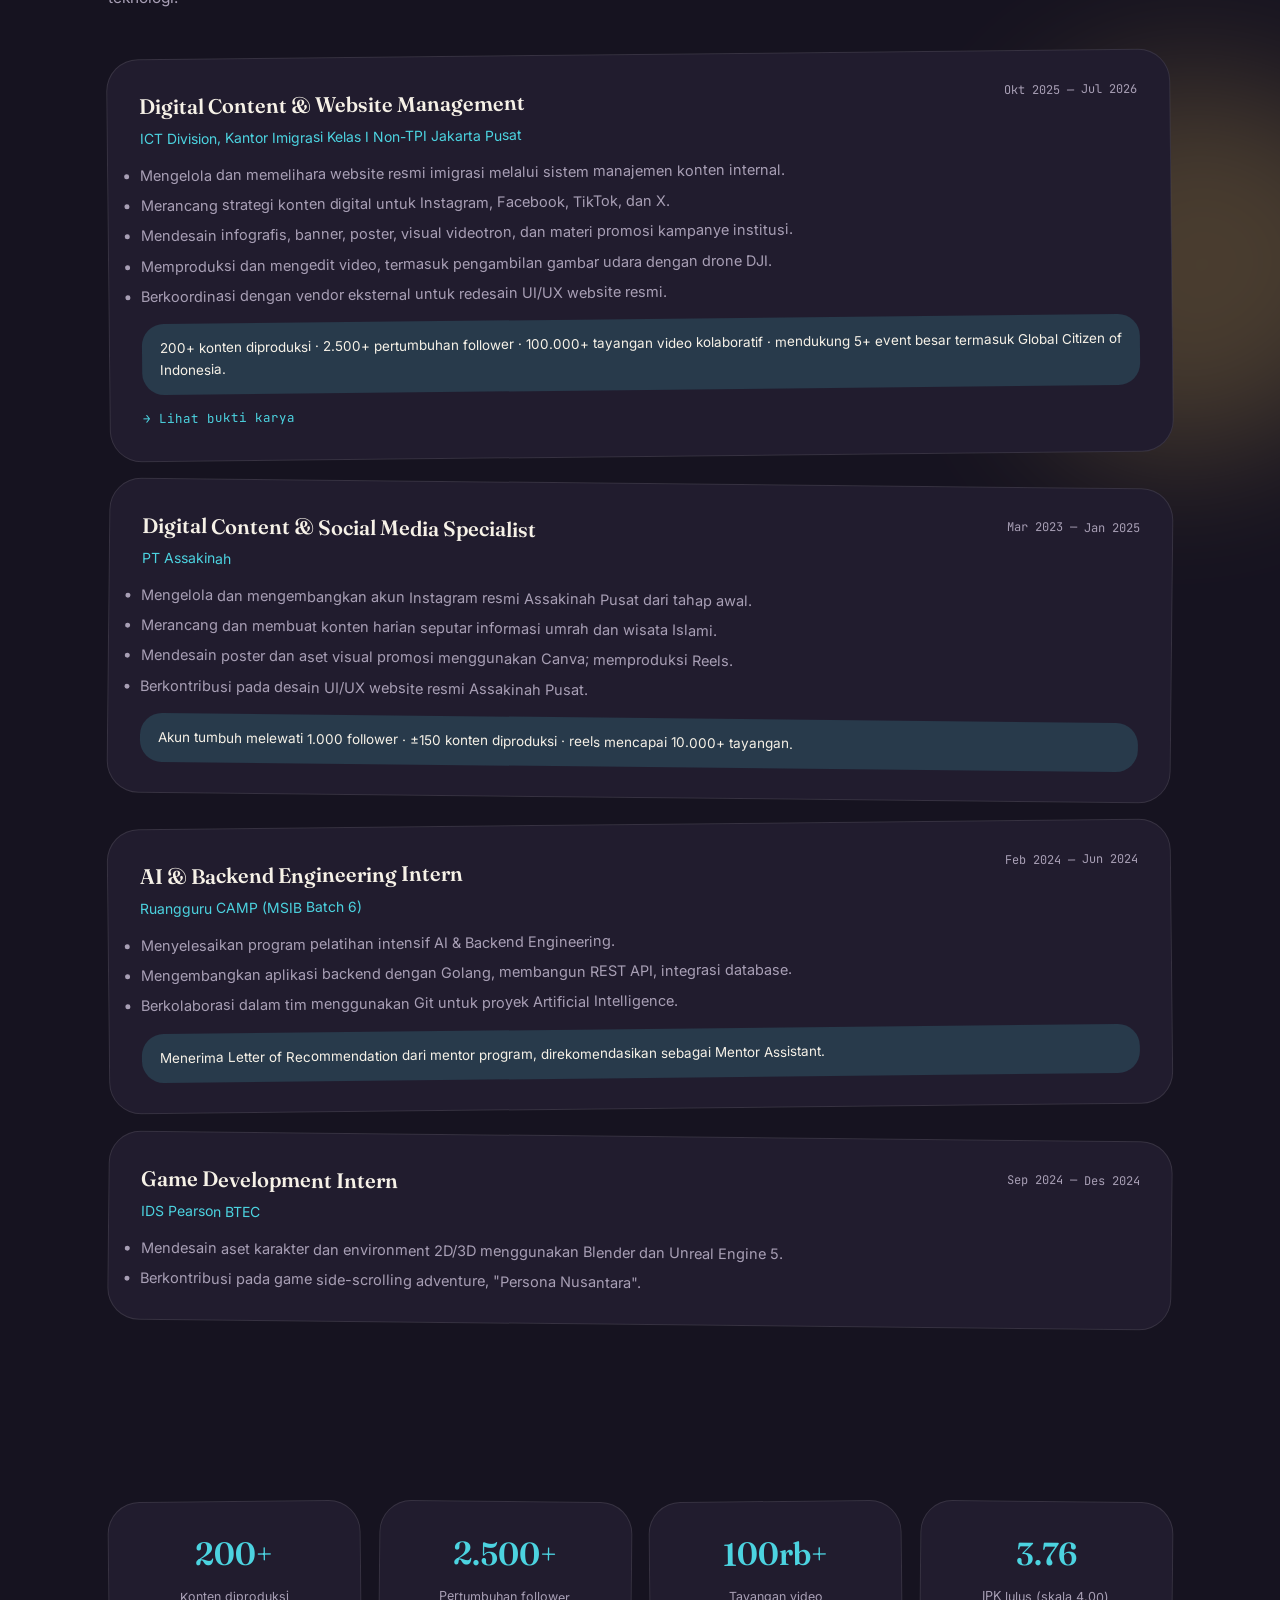
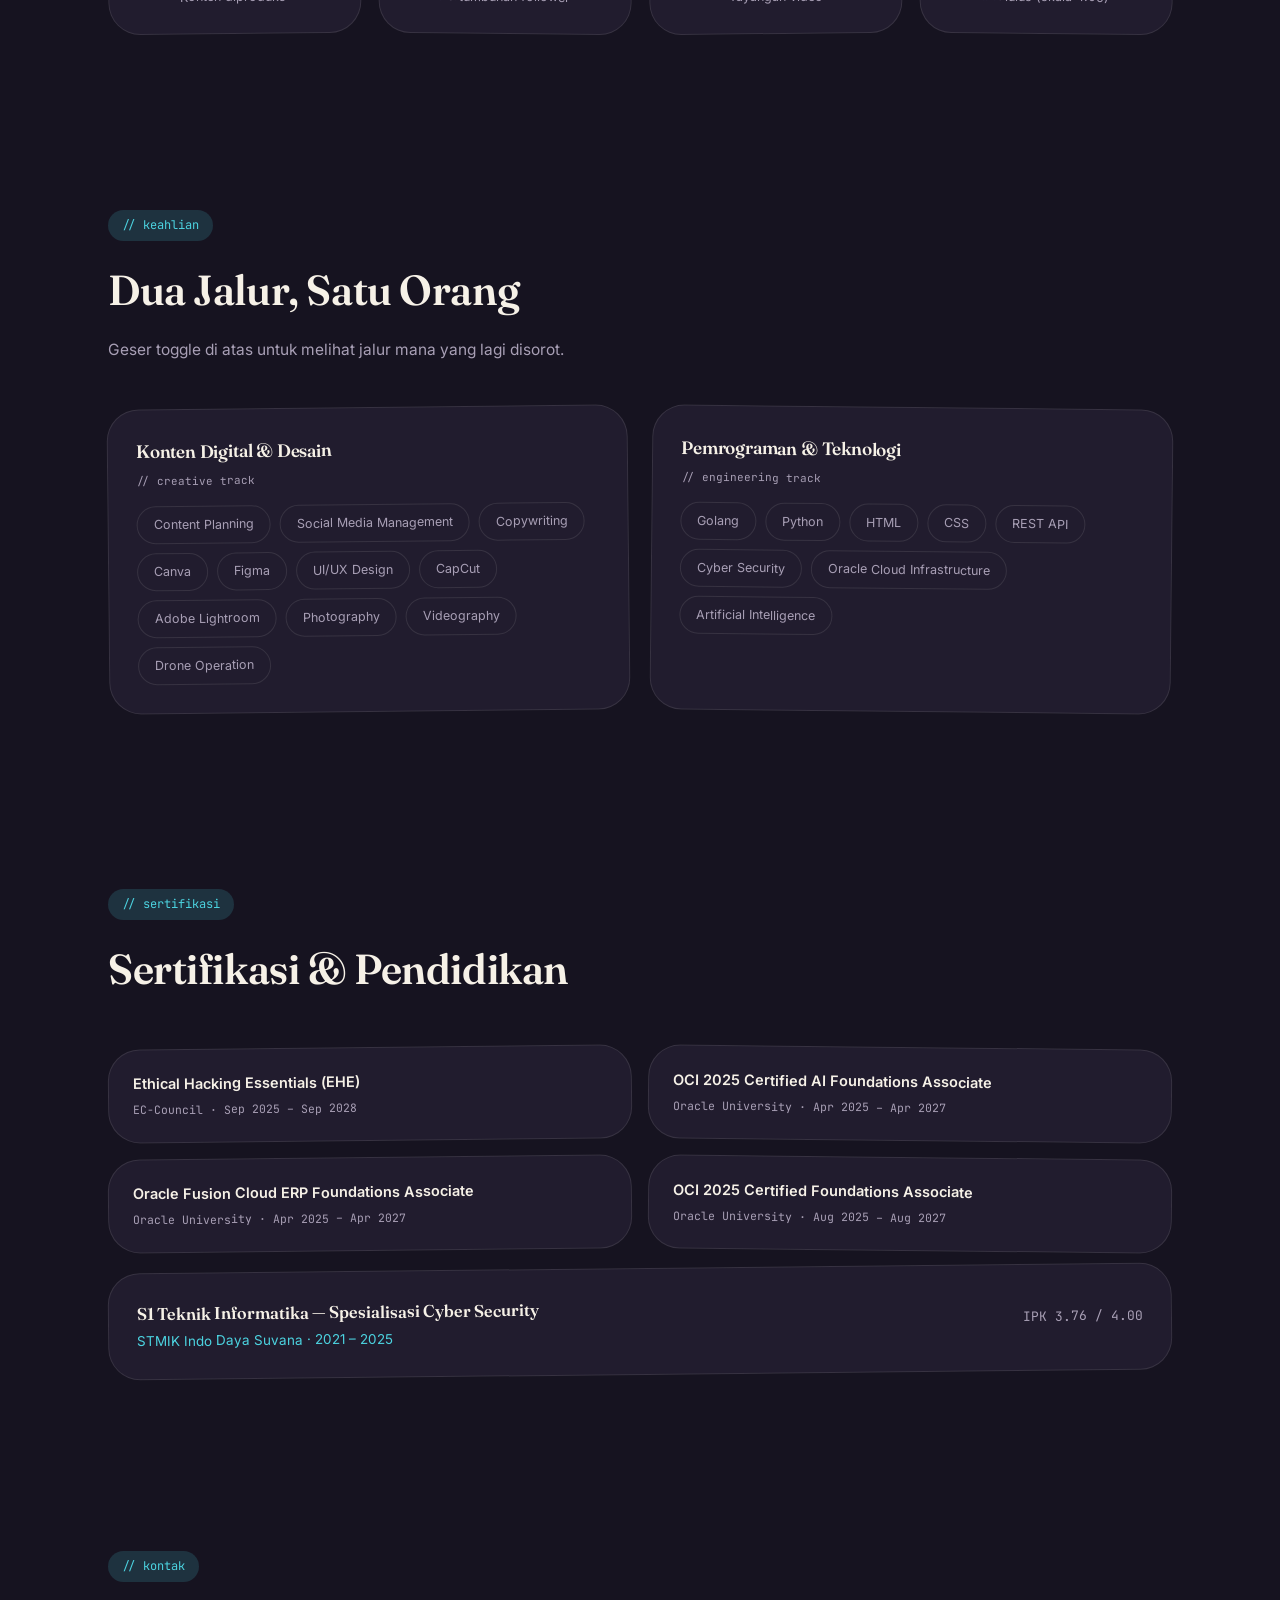
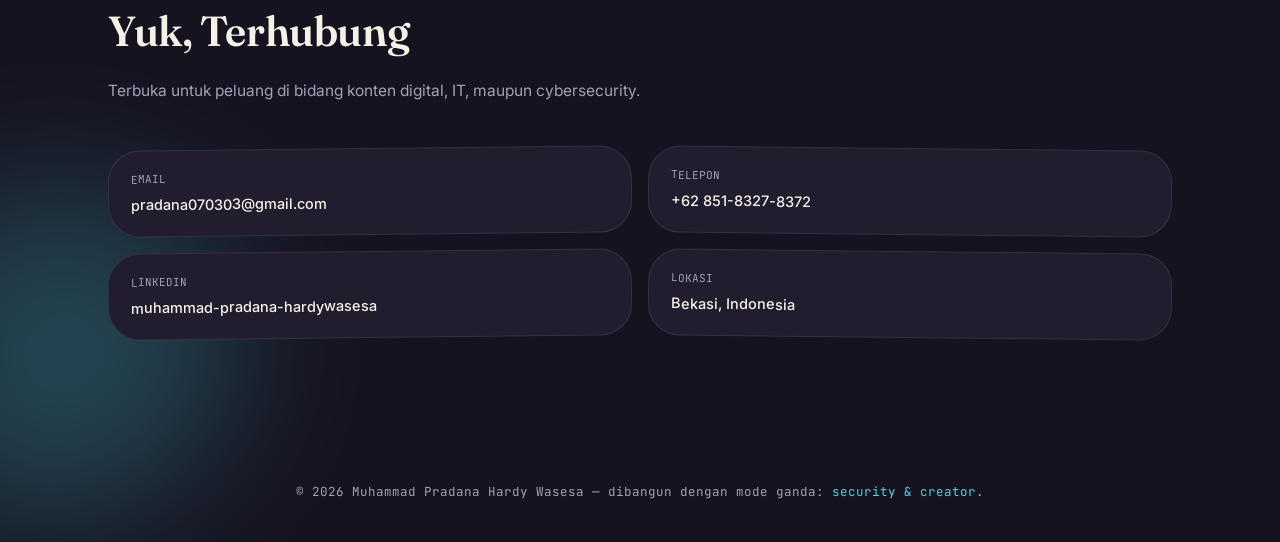
==== commit 0617d5d3: "s" ====
--- a/portofolio-pradana/index.html
+++ b/portofolio-pradana/index.html
@@ -4,276 +4,21 @@
 <meta charset="UTF-8">
 <meta name="viewport" content="width=device-width, initial-scale=1.0">
 <title>Muhammad Pradana Hardy Wasesa — Portofolio</title>
-<link rel="preconnect" href="https://fonts.googleapis.com">
-<link rel="preconnect" href="https://fonts.gstatic.com" crossorigin>
-<link href="https://fonts.googleapis.com/css2?family=Space+Grotesk:wght@400;500;600;700&family=Inter:wght@400;500;600;700&family=JetBrains+Mono:wght@400;500;600&display=swap" rel="stylesheet">
-<style>
-  :root{
-    --bg:#10131a;
-    --surface:#1a1e27;
-    --surface-2:#1f2430;
-    --text:#edeae2;
-    --muted:#8a91a3;
-    --line:rgba(237,234,226,0.12);
-    --cyber:#4cd3e0;
-    --creator:#ff6b5e;
-    --accent:var(--cyber);
-    --accent-soft:rgba(76,211,224,0.14);
-    --radius:14px;
-  }
-  html[data-mode="creator"]{
-    --accent:var(--creator);
-    --accent-soft:rgba(255,107,94,0.14);
-  }
-  *{box-sizing:border-box;margin:0;padding:0;}
-  html{scroll-behavior:smooth;}
-  body{
-    background:var(--bg);
-    color:var(--text);
-    font-family:'Inter',sans-serif;
-    line-height:1.6;
-    -webkit-font-smoothing:antialiased;
-    overflow-x:hidden;
-  }
-  ::selection{background:var(--accent);color:#10131a;}
-  a{color:inherit;text-decoration:none;}
-  h1,h2,h3{font-family:'Space Grotesk',sans-serif;letter-spacing:-0.01em;}
-  .mono{font-family:'JetBrains Mono',monospace;}
-  .wrap{max-width:1080px;margin:0 auto;padding:0 28px;}
-
-  /* focus visibility */
-  a:focus-visible, button:focus-visible{outline:2px solid var(--accent);outline-offset:3px;}
-
-  @media (prefers-reduced-motion: reduce){
-    *{animation-duration:0.01ms !important; transition-duration:0.01ms !important;}
-  }
-
-  /* ---------- NAV ---------- */
-  header{
-    position:sticky;top:0;z-index:50;
-    background:rgba(16,19,26,0.82);
-    backdrop-filter:blur(10px);
-    border-bottom:1px solid var(--line);
-  }
-  nav.wrap{
-    display:flex;align-items:center;justify-content:space-between;
-    height:68px;
-  }
-  .logo{font-weight:700;font-size:17px;letter-spacing:0.02em;}
-  .logo span{color:var(--accent);transition:color .35s ease;}
-  .nav-links{display:flex;gap:28px;align-items:center;}
-  .nav-links a{font-size:14px;color:var(--muted);transition:color .2s;}
-  .nav-links a:hover{color:var(--text);}
-
-  .mode-toggle{
-    display:flex;align-items:center;gap:10px;
-    font-family:'JetBrains Mono',monospace;font-size:11px;
-    color:var(--muted);
-  }
-  .switch{
-    position:relative;width:56px;height:28px;
-    background:var(--surface-2);border:1px solid var(--line);
-    border-radius:20px;cursor:pointer;
-    display:flex;align-items:center;padding:3px;
-  }
-  .switch .knob{
-    width:20px;height:20px;border-radius:50%;
-    background:var(--accent);
-    transition:transform .35s cubic-bezier(.65,0,.35,1), background .35s ease;
-  }
-  html[data-mode="creator"] .switch .knob{transform:translateX(28px);}
-  .mode-label{width:64px;transition:color .3s;}
-  .mode-label.active{color:var(--accent);}
-
-  @media (max-width:720px){
-    .nav-links{display:none;}
-  }
-
-  /* ---------- HERO ---------- */
-  .hero{
-    padding:96px 0 80px;
-    display:grid;grid-template-columns:1.1fr 0.9fr;gap:56px;align-items:center;
-  }
-  .eyebrow{
-    font-family:'JetBrains Mono',monospace;font-size:12.5px;color:var(--accent);
-    display:flex;align-items:center;gap:8px;margin-bottom:22px;
-    transition:color .35s ease;
-  }
-  .eyebrow .cursor{
-    display:inline-block;width:8px;height:15px;background:var(--accent);
-    animation:blink 1s steps(1) infinite;
-  }
-  html[data-mode="creator"] .eyebrow .cursor{animation:none;}
-  @keyframes blink{50%{opacity:0;}}
-
-  .hero h1{
-    font-size:clamp(34px,5vw,54px);
-    font-weight:700;line-height:1.08;
-    margin-bottom:18px;
-  }
-  .hero h1 em{
-    font-style:normal;color:var(--accent);
-    transition:color .35s ease;
-  }
-  .hero p.pitch{
-    color:var(--muted);font-size:16.5px;max-width:480px;margin-bottom:32px;
-  }
-  .cta-row{display:flex;gap:14px;flex-wrap:wrap;}
-  .btn{
-    font-size:14px;font-weight:600;padding:13px 22px;border-radius:10px;
-    display:inline-flex;align-items:center;gap:8px;
-    transition:transform .2s ease, background .3s ease, color .3s ease, border-color .3s ease;
-  }
-  .btn-primary{
-    background:var(--accent);color:#0c0f14;border:1px solid var(--accent);
-  }
-  .btn-primary:hover{transform:translateY(-2px);}
-  .btn-ghost{
-    border:1px solid var(--line);color:var(--text);
-  }
-  .btn-ghost:hover{border-color:var(--accent);color:var(--accent);}
-
-  .photo-card{
-    position:relative;border-radius:20px;overflow:hidden;
-    border:1px solid var(--line);
-    background:var(--surface);
-    aspect-ratio:4/5;
-  }
-  .photo-card img{width:100%;height:100%;object-fit:cover;display:block;filter:grayscale(0.15) contrast(1.03);}
-  .photo-tag{
-    position:absolute;bottom:14px;left:14px;right:14px;
-    background:rgba(16,19,26,0.75);backdrop-filter:blur(6px);
-    border:1px solid var(--line);border-radius:10px;
-    padding:10px 14px;font-family:'JetBrains Mono',monospace;font-size:11.5px;
-    color:var(--accent);transition:color .35s ease;
-  }
-  .photo-frame-corner{
-    position:absolute;width:22px;height:22px;border:2px solid var(--accent);
-    opacity:0.85;transition:border-color .35s ease;
-  }
-  .photo-frame-corner.tl{top:12px;left:12px;border-right:none;border-bottom:none;}
-  .photo-frame-corner.br{bottom:12px;right:12px;border-left:none;border-top:none;}
-
-  @media (max-width:860px){
-    .hero{grid-template-columns:1fr;padding-top:56px;}
-    .photo-card{max-width:340px;margin:0 auto;}
-  }
-
-  /* ---------- SECTION shared ---------- */
-  section{padding:76px 0;border-top:1px solid var(--line);}
-  .section-head{margin-bottom:44px;}
-  .section-eyebrow{
-    font-family:'JetBrains Mono',monospace;font-size:12px;color:var(--accent);
-    margin-bottom:10px;transition:color .35s ease;
-  }
-  .section-title{font-size:clamp(24px,3vw,32px);font-weight:700;}
-  .section-sub{color:var(--muted);font-size:15px;margin-top:10px;max-width:540px;}
-
-  /* ---------- ABOUT ---------- */
-  .about-body{font-size:16.5px;color:var(--text);max-width:760px;}
-  .about-body p + p{margin-top:16px;}
-
-  /* ---------- EXPERIENCE ---------- */
-  .timeline{position:relative;padding-left:28px;}
-  .timeline::before{
-    content:"";position:absolute;left:4px;top:6px;bottom:6px;width:1px;
-    background:var(--line);
-  }
-  .tl-item{position:relative;padding-bottom:44px;}
-  .tl-item:last-child{padding-bottom:0;}
-  .tl-item::before{
-    content:"";position:absolute;left:-28px;top:4px;width:9px;height:9px;border-radius:50%;
-    background:var(--accent);box-shadow:0 0 0 4px var(--accent-soft);
-    transition:background .35s ease, box-shadow .35s ease;
-  }
-  .tl-role{font-size:18px;font-weight:600;font-family:'Space Grotesk',sans-serif;}
-  .tl-org{color:var(--accent);font-size:14px;margin-top:2px;transition:color .35s ease;}
-  .tl-date{font-family:'JetBrains Mono',monospace;font-size:12px;color:var(--muted);margin-top:4px;}
-  .tl-desc{margin-top:14px;color:var(--muted);font-size:14.5px;max-width:640px;}
-  .tl-desc li{margin-bottom:7px;list-style:none;padding-left:16px;position:relative;}
-  .tl-desc li::before{content:"—";position:absolute;left:0;color:var(--line);}
-  .tl-highlight{
-    margin-top:14px;padding:12px 16px;background:var(--surface);border:1px solid var(--line);
-    border-radius:10px;font-size:13.5px;color:var(--text);
-  }
-
-  /* ---------- IMPACT STATS ---------- */
-  .stats-grid{
-    display:grid;grid-template-columns:repeat(4,1fr);gap:1px;
-    background:var(--line);border:1px solid var(--line);border-radius:14px;overflow:hidden;
-  }
-  .stat{background:var(--bg);padding:30px 20px;text-align:center;}
-  .stat-num{font-family:'Space Grotesk',sans-serif;font-size:clamp(26px,3vw,34px);font-weight:700;color:var(--accent);transition:color .35s ease;}
-  .stat-label{font-size:12.5px;color:var(--muted);margin-top:8px;}
-  @media (max-width:720px){.stats-grid{grid-template-columns:repeat(2,1fr);}}
-
-  /* ---------- SKILLS ---------- */
-  .skills-grid{display:grid;grid-template-columns:1fr 1fr;gap:24px;}
-  .skill-col{
-    background:var(--surface);border:1px solid var(--line);border-radius:16px;padding:26px;
-    transition:border-color .35s ease;
-  }
-  .skill-col.is-active{border-color:var(--accent);}
-  .skill-col h3{font-size:16px;margin-bottom:6px;}
-  .skill-col .skill-tag{
-    font-family:'JetBrains Mono',monospace;font-size:11px;color:var(--muted);margin-bottom:16px;display:block;
-  }
-  .tag-list{display:flex;flex-wrap:wrap;gap:8px;}
-  .tag-chip{
-    font-size:12.5px;padding:6px 12px;border-radius:20px;
-    border:1px solid var(--line);color:var(--muted);
-  }
-  .skill-col.is-active .tag-chip{color:var(--text);}
-  @media (max-width:720px){.skills-grid{grid-template-columns:1fr;}}
-
-  /* ---------- CERT + EDU ---------- */
-  .cert-grid{display:grid;grid-template-columns:repeat(2,1fr);gap:14px;}
-  .cert-card{
-    background:var(--surface);border:1px solid var(--line);border-radius:12px;padding:18px 20px;
-  }
-  .cert-name{font-size:14.5px;font-weight:600;}
-  .cert-meta{font-family:'JetBrains Mono',monospace;font-size:11.5px;color:var(--muted);margin-top:6px;}
-  @media (max-width:720px){.cert-grid{grid-template-columns:1fr;}}
-
-  .edu-card{
-    margin-top:20px;background:var(--surface);border:1px solid var(--line);border-radius:14px;
-    padding:24px;display:flex;justify-content:space-between;flex-wrap:wrap;gap:12px;
-  }
-  .edu-degree{font-size:16px;font-weight:600;}
-  .edu-school{color:var(--accent);font-size:13.5px;margin-top:4px;transition:color .35s ease;}
-  .edu-gpa{font-family:'JetBrains Mono',monospace;font-size:13px;color:var(--muted);align-self:center;}
-
-  /* ---------- CONTACT ---------- */
-  .contact-grid{display:grid;grid-template-columns:1fr 1fr;gap:14px;}
-  .contact-card{
-    background:var(--surface);border:1px solid var(--line);border-radius:12px;
-    padding:20px;display:flex;flex-direction:column;gap:4px;
-    transition:border-color .2s ease;
-  }
-  .contact-card:hover{border-color:var(--accent);}
-  .contact-label{font-family:'JetBrains Mono',monospace;font-size:11px;color:var(--muted);}
-  .contact-value{font-size:14.5px;font-weight:500;}
-  @media (max-width:720px){.contact-grid{grid-template-columns:1fr;}}
-
-  footer{
-    border-top:1px solid var(--line);padding:32px 0;
-    text-align:center;color:var(--muted);font-size:12.5px;
-    font-family:'JetBrains Mono',monospace;
-  }
-</style>
+<link rel="stylesheet" href="style.css">
 </head>
 <body>
 
+<div class="blob cyber" data-parallax="14" style="width:520px;height:520px;top:-160px;left:-160px;"></div>
+<div class="blob creator" data-parallax="-10" style="width:420px;height:420px;top:120px;right:-140px;"></div>
+
 <header>
-  <nav class="wrap">
-    <div class="logo">MPH<span>W</span></div>
+  <nav class="floating">
+    <div class="logo"><span class="dot"></span> MPHW</div>
     <div class="nav-links">
       <a href="#tentang">Tentang</a>
       <a href="#pengalaman">Pengalaman</a>
       <a href="portofolio.html">Portofolio</a>
       <a href="proyek.html">Proyek</a>
-      <a href="#keahlian">Keahlian</a>
-      <a href="#sertifikasi">Sertifikasi</a>
       <a href="#kontak">Kontak</a>
     </div>
     <div class="mode-toggle">
@@ -287,91 +32,116 @@
 </header>
 
 <main>
-  <section class="hero wrap" style="border-top:none;">
-    <div>
-      <div class="eyebrow" id="heroEyebrow"><span class="cursor"></span> <span id="heroEyebrowText">whoami --track=security</span></div>
-      <h1>Muhammad Pradana<br>Hardy Wasesa —<br><em id="heroRole">IT & Cybersecurity Enthusiast</em></h1>
-      <p class="pitch">Lulusan Teknik Informatika spesialisasi Cyber Security yang membangun karier di persimpangan konten digital dan teknologi — merancang sistem sekaligus bercerita lewat layar.</p>
-      <div class="cta-row">
-        <a href="#pengalaman" class="btn btn-primary">Lihat Pengalaman</a>
-        <a href="#kontak" class="btn btn-ghost">Hubungi Saya</a>
-      </div>
-    </div>
-    <div class="photo-card">
-      <img src="[data-uri]" alt="Foto Muhammad Pradana Hardy Wasesa">
-      <div class="photo-frame-corner tl"></div>
-      <div class="photo-frame-corner br"></div>
-      <div class="photo-tag" id="photoTag">status: available_for_work</div>
+  <section style="padding-top:56px;">
+    <div class="wrap" style="display:grid;grid-template-columns:1.1fr 0.9fr;gap:48px;align-items:center;">
+      <div class="reveal in">
+        <div class="eyebrow"><span data-mode-text-security="whoami --track=security" data-mode-text-creator="whoami --track=creator">whoami --track=security</span></div>
+        <h1 class="display" style="font-size:clamp(36px,5.4vw,60px);font-weight:600;line-height:1.05;margin-bottom:20px;">
+          Muhammad Pradana<br>Hardy Wasesa —<br>
+          <em data-mode-text-security="IT & Cybersecurity Enthusiast" data-mode-text-creator="Digital Content Specialist">IT & Cybersecurity Enthusiast</em>
+        </h1>
+        <p style="color:var(--muted);font-size:17px;max-width:480px;margin-bottom:34px;">
+          Lulusan Teknik Informatika spesialisasi Cyber Security yang membangun karier di persimpangan konten digital dan teknologi — merancang sistem sekaligus bercerita lewat layar.
+        </p>
+        <div style="display:flex;gap:14px;flex-wrap:wrap;">
+          <a href="#pengalaman" class="btn btn-primary">Lihat Pengalaman</a>
+          <a href="#kontak" class="btn btn-ghost">Hubungi Saya</a>
+        </div>
+      </div>
+      <div class="reveal in" style="display:flex;justify-content:center;">
+        <div class="photo-organic" style="width:min(360px,80vw);aspect-ratio:4/5;">
+          <img src="[data-uri]" alt="Foto Muhammad Pradana Hardy Wasesa">
+          <div class="photo-tag-pill" data-mode-text-security="status: available_for_work" data-mode-text-creator="status: creating_content">status: available_for_work</div>
+        </div>
+      </div>
     </div>
   </section>
 
   <section id="tentang">
-    <div class="wrap">
+    <div class="wrap reveal">
       <div class="section-head">
-        <div class="section-eyebrow" id="aboutEyebrow">$ cat about.md</div>
-        <h2 class="section-title">Tentang Saya</h2>
-      </div>
-      <div class="about-body">
+        <div class="eyebrow">// tentang</div>
+        <h2 class="section-title display">Cerita Singkat</h2>
+      </div>
+      <div style="font-size:16.5px;max-width:760px;">
         <p>Lulusan Teknik Informatika dengan spesialisasi Cyber Security (IPK 3.76/4.00) dari STMIK Indo Daya Suvana. Memiliki pengalaman profesional di bidang pembuatan konten digital, manajemen media sosial, administrasi website, dan produksi multimedia — baik di instansi pemerintah maupun swasta.</p>
-        <p>Terbiasa merancang strategi konten, mengelola website resmi, mendesain materi komunikasi visual, dan memproduksi konten multimedia yang mendukung layanan informasi publik serta kampanye pemasaran. Bersemangat memadukan kreativitas dan teknologi untuk menghadirkan pengalaman digital yang berdampak, sambil terus memperdalam keahlian teknis di bidang media digital dan teknologi informasi.</p>
+        <p style="margin-top:16px;">Terbiasa merancang strategi konten, mengelola website resmi, mendesain materi komunikasi visual, dan memproduksi konten multimedia yang mendukung layanan informasi publik serta kampanye pemasaran. Bersemangat memadukan kreativitas dan teknologi untuk menghadirkan pengalaman digital yang berdampak.</p>
       </div>
     </div>
   </section>
 
   <section id="pengalaman">
-    <div class="wrap">
-      <div class="section-head">
-        <div class="section-eyebrow">$ ls pengalaman/</div>
-        <h2 class="section-title">Pengalaman Profesional</h2>
+    <div class="blob warm" style="width:380px;height:380px;top:20%;right:-120px;"></div>
+    <div class="wrap">
+      <div class="section-head reveal">
+        <div class="eyebrow">// pengalaman</div>
+        <h2 class="section-title display">Perjalanan Profesional</h2>
         <p class="section-sub">Empat peran yang membentuk jalur ganda: konten digital dan rekayasa teknologi.</p>
       </div>
-      <div class="timeline">
-
-        <div class="tl-item">
-          <div class="tl-role">Digital Content & Website Management</div>
-          <div class="tl-org">ICT Division, Kantor Imigrasi Kelas I Non-TPI Jakarta Pusat</div>
-          <div class="tl-date">Oktober 2025 — Juli 2026</div>
-          <ul class="tl-desc">
+
+      <div style="display:flex;flex-direction:column;gap:26px;">
+
+        <div class="card reveal" style="padding:30px 32px;">
+          <div style="display:flex;justify-content:space-between;flex-wrap:wrap;gap:10px;margin-bottom:14px;">
+            <div>
+              <div class="display" style="font-size:21px;font-weight:600;">Digital Content & Website Management</div>
+              <div style="color:var(--accent);font-size:14px;margin-top:4px;transition:color .4s var(--ease-soft);">ICT Division, Kantor Imigrasi Kelas I Non-TPI Jakarta Pusat</div>
+            </div>
+            <div class="mono" style="font-size:12px;color:var(--muted);white-space:nowrap;">Okt 2025 — Jul 2026</div>
+          </div>
+          <ul style="margin-top:10px;color:var(--muted);font-size:14.5px;max-width:660px;display:flex;flex-direction:column;gap:7px;">
             <li>Mengelola dan memelihara website resmi imigrasi melalui sistem manajemen konten internal.</li>
             <li>Merancang strategi konten digital untuk Instagram, Facebook, TikTok, dan X.</li>
             <li>Mendesain infografis, banner, poster, visual videotron, dan materi promosi kampanye institusi.</li>
-            <li>Memproduksi dan mengedit video untuk media sosial, termasuk pengambilan gambar udara dengan drone DJI.</li>
+            <li>Memproduksi dan mengedit video, termasuk pengambilan gambar udara dengan drone DJI.</li>
             <li>Berkoordinasi dengan vendor eksternal untuk redesain UI/UX website resmi.</li>
           </ul>
-          <div class="tl-highlight">200+ konten media sosial diproduksi · pertumbuhan 2.500+ follower Instagram · satu video kolaboratif menembus 100.000+ tayangan · mendukung 5+ event institusi besar termasuk Global Citizen of Indonesia.</div>
-          <a href="imigrasi.html" style="display:inline-block;margin-top:12px;font-family:'JetBrains Mono',monospace;font-size:12.5px;color:var(--accent);">→ Lihat bukti karya</a>
-        </div>
-
-        <div class="tl-item">
-          <div class="tl-role">Digital Content & Social Media Specialist</div>
-          <div class="tl-org">PT Assakinah</div>
-          <div class="tl-date">Maret 2023 — Januari 2025</div>
-          <ul class="tl-desc">
+          <div style="margin-top:16px;padding:14px 18px;background:var(--accent-soft);border-radius:var(--radius-md);font-size:13.5px;">200+ konten diproduksi · 2.500+ pertumbuhan follower · 100.000+ tayangan video kolaboratif · mendukung 5+ event besar termasuk Global Citizen of Indonesia.</div>
+          <a href="imigrasi.html" style="display:inline-block;margin-top:14px;font-family:'JetBrains Mono',monospace;font-size:12.5px;color:var(--accent);transition:color .4s var(--ease-soft);">→ Lihat bukti karya</a>
+        </div>
+
+        <div class="card reveal" style="padding:30px 32px;">
+          <div style="display:flex;justify-content:space-between;flex-wrap:wrap;gap:10px;margin-bottom:14px;">
+            <div>
+              <div class="display" style="font-size:21px;font-weight:600;">Digital Content & Social Media Specialist</div>
+              <div style="color:var(--accent);font-size:14px;margin-top:4px;transition:color .4s var(--ease-soft);">PT Assakinah</div>
+            </div>
+            <div class="mono" style="font-size:12px;color:var(--muted);white-space:nowrap;">Mar 2023 — Jan 2025</div>
+          </div>
+          <ul style="margin-top:10px;color:var(--muted);font-size:14.5px;max-width:660px;display:flex;flex-direction:column;gap:7px;">
             <li>Mengelola dan mengembangkan akun Instagram resmi Assakinah Pusat dari tahap awal.</li>
-            <li>Merancang dan membuat konten harian seputar informasi umrah, syarat perjalanan, dan wawasan wisata Islami.</li>
-            <li>Mendesain poster dan aset visual promosi menggunakan Canva; memproduksi video pendek untuk Instagram Reels.</li>
+            <li>Merancang dan membuat konten harian seputar informasi umrah dan wisata Islami.</li>
+            <li>Mendesain poster dan aset visual promosi menggunakan Canva; memproduksi Reels.</li>
             <li>Berkontribusi pada desain UI/UX website resmi Assakinah Pusat.</li>
           </ul>
-          <div class="tl-highlight">Akun Instagram tumbuh melewati 1.000 follower · ±150 konten digital diproduksi · reels mencapai 10.000+ tayangan.</div>
-        </div>
-
-        <div class="tl-item">
-          <div class="tl-role">AI & Backend Engineering Intern</div>
-          <div class="tl-org">Ruangguru CAMP (MSIB Batch 6)</div>
-          <div class="tl-date">Februari 2024 — Juni 2024</div>
-          <ul class="tl-desc">
+          <div style="margin-top:16px;padding:14px 18px;background:var(--accent-soft);border-radius:var(--radius-md);font-size:13.5px;">Akun tumbuh melewati 1.000 follower · ±150 konten diproduksi · reels mencapai 10.000+ tayangan.</div>
+        </div>
+
+        <div class="card reveal" style="padding:30px 32px;">
+          <div style="display:flex;justify-content:space-between;flex-wrap:wrap;gap:10px;margin-bottom:14px;">
+            <div>
+              <div class="display" style="font-size:21px;font-weight:600;">AI & Backend Engineering Intern</div>
+              <div style="color:var(--accent);font-size:14px;margin-top:4px;transition:color .4s var(--ease-soft);">Ruangguru CAMP (MSIB Batch 6)</div>
+            </div>
+            <div class="mono" style="font-size:12px;color:var(--muted);white-space:nowrap;">Feb 2024 — Jun 2024</div>
+          </div>
+          <ul style="margin-top:10px;color:var(--muted);font-size:14.5px;max-width:660px;display:flex;flex-direction:column;gap:7px;">
             <li>Menyelesaikan program pelatihan intensif AI & Backend Engineering.</li>
-            <li>Mengembangkan aplikasi backend dengan Golang, membangun REST API, dan mengintegrasikan database.</li>
+            <li>Mengembangkan aplikasi backend dengan Golang, membangun REST API, integrasi database.</li>
             <li>Berkolaborasi dalam tim menggunakan Git untuk proyek Artificial Intelligence.</li>
           </ul>
-          <div class="tl-highlight">Menerima Letter of Recommendation dari mentor program, direkomendasikan sebagai Mentor Assistant untuk batch Ruangguru CAMP berikutnya.</div>
-        </div>
-
-        <div class="tl-item">
-          <div class="tl-role">Game Development Intern</div>
-          <div class="tl-org">IDS Pearson BTEC</div>
-          <div class="tl-date">September 2024 — Desember 2024</div>
-          <ul class="tl-desc">
+          <div style="margin-top:16px;padding:14px 18px;background:var(--accent-soft);border-radius:var(--radius-md);font-size:13.5px;">Menerima Letter of Recommendation dari mentor program, direkomendasikan sebagai Mentor Assistant.</div>
+        </div>
+
+        <div class="card reveal" style="padding:30px 32px;">
+          <div style="display:flex;justify-content:space-between;flex-wrap:wrap;gap:10px;margin-bottom:14px;">
+            <div>
+              <div class="display" style="font-size:21px;font-weight:600;">Game Development Intern</div>
+              <div style="color:var(--accent);font-size:14px;margin-top:4px;transition:color .4s var(--ease-soft);">IDS Pearson BTEC</div>
+            </div>
+            <div class="mono" style="font-size:12px;color:var(--muted);white-space:nowrap;">Sep 2024 — Des 2024</div>
+          </div>
+          <ul style="margin-top:10px;color:var(--muted);font-size:14.5px;max-width:660px;display:flex;flex-direction:column;gap:7px;">
             <li>Mendesain aset karakter dan environment 2D/3D menggunakan Blender dan Unreal Engine 5.</li>
             <li>Berkontribusi pada game side-scrolling adventure, "Persona Nusantara".</li>
           </ul>
@@ -382,28 +152,38 @@
   </section>
 
   <section>
-    <div class="wrap">
-      <div class="stats-grid">
-        <div class="stat"><div class="stat-num">200+</div><div class="stat-label">Konten diproduksi</div></div>
-        <div class="stat"><div class="stat-num">2.500+</div><div class="stat-label">Pertumbuhan follower</div></div>
-        <div class="stat"><div class="stat-num">100rb+</div><div class="stat-label">Tayangan video kolaboratif</div></div>
-        <div class="stat"><div class="stat-num">3.76</div><div class="stat-label">IPK lulus (skala 4.00)</div></div>
+    <div class="wrap reveal" style="display:grid;grid-template-columns:repeat(4,1fr);gap:18px;">
+      <div class="card" style="padding:26px 18px;text-align:center;">
+        <div class="display" style="font-size:clamp(26px,3vw,32px);font-weight:600;color:var(--accent);transition:color .4s var(--ease-soft);">200+</div>
+        <div style="font-size:12.5px;color:var(--muted);margin-top:8px;">Konten diproduksi</div>
+      </div>
+      <div class="card" style="padding:26px 18px;text-align:center;">
+        <div class="display" style="font-size:clamp(26px,3vw,32px);font-weight:600;color:var(--accent);transition:color .4s var(--ease-soft);">2.500+</div>
+        <div style="font-size:12.5px;color:var(--muted);margin-top:8px;">Pertumbuhan follower</div>
+      </div>
+      <div class="card" style="padding:26px 18px;text-align:center;">
+        <div class="display" style="font-size:clamp(26px,3vw,32px);font-weight:600;color:var(--accent);transition:color .4s var(--ease-soft);">100rb+</div>
+        <div style="font-size:12.5px;color:var(--muted);margin-top:8px;">Tayangan video</div>
+      </div>
+      <div class="card" style="padding:26px 18px;text-align:center;">
+        <div class="display" style="font-size:clamp(26px,3vw,32px);font-weight:600;color:var(--accent);transition:color .4s var(--ease-soft);">3.76</div>
+        <div style="font-size:12.5px;color:var(--muted);margin-top:8px;">IPK lulus (skala 4.00)</div>
       </div>
     </div>
   </section>
 
   <section id="keahlian">
     <div class="wrap">
-      <div class="section-head">
-        <div class="section-eyebrow">$ skills --list</div>
-        <h2 class="section-title">Keahlian</h2>
-        <p class="section-sub">Dua jalur yang berjalan berdampingan — geser toggle di atas untuk menyorot masing-masing.</p>
-      </div>
-      <div class="skills-grid">
-        <div class="skill-col" id="colCreator">
-          <h3>Konten Digital & Desain</h3>
-          <span class="skill-tag">// creative track</span>
-          <div class="tag-list">
+      <div class="section-head reveal">
+        <div class="eyebrow">// keahlian</div>
+        <h2 class="section-title display">Dua Jalur, Satu Orang</h2>
+        <p class="section-sub">Geser toggle di atas untuk melihat jalur mana yang lagi disorot.</p>
+      </div>
+      <div style="display:grid;grid-template-columns:1fr 1fr;gap:22px;" id="skillGrid">
+        <div class="card reveal" style="padding:28px;">
+          <h3 class="display" style="font-size:18px;font-weight:600;margin-bottom:6px;">Konten Digital & Desain</h3>
+          <span class="mono" style="font-size:11px;color:var(--muted);display:block;margin-bottom:16px;">// creative track</span>
+          <div style="display:flex;flex-wrap:wrap;gap:9px;">
             <span class="tag-chip">Content Planning</span>
             <span class="tag-chip">Social Media Management</span>
             <span class="tag-chip">Copywriting</span>
@@ -417,10 +197,10 @@
             <span class="tag-chip">Drone Operation</span>
           </div>
         </div>
-        <div class="skill-col" id="colSecurity">
-          <h3>Pemrograman & Teknologi</h3>
-          <span class="skill-tag">// engineering track</span>
-          <div class="tag-list">
+        <div class="card reveal" style="padding:28px;">
+          <h3 class="display" style="font-size:18px;font-weight:600;margin-bottom:6px;">Pemrograman & Teknologi</h3>
+          <span class="mono" style="font-size:11px;color:var(--muted);display:block;margin-bottom:16px;">// engineering track</span>
+          <div style="display:flex;flex-wrap:wrap;gap:9px;">
             <span class="tag-chip">Golang</span>
             <span class="tag-chip">Python</span>
             <span class="tag-chip">HTML</span>
@@ -437,62 +217,63 @@
 
   <section id="sertifikasi">
     <div class="wrap">
-      <div class="section-head">
-        <div class="section-eyebrow">$ cert --verify</div>
-        <h2 class="section-title">Sertifikasi</h2>
-      </div>
-      <div class="cert-grid">
-        <div class="cert-card">
-          <div class="cert-name">Ethical Hacking Essentials (EHE)</div>
-          <div class="cert-meta">EC-Council · Sep 2025 – Sep 2028</div>
-        </div>
-        <div class="cert-card">
-          <div class="cert-name">OCI 2025 Certified AI Foundations Associate</div>
-          <div class="cert-meta">Oracle University · Apr 2025 – Apr 2027</div>
-        </div>
-        <div class="cert-card">
-          <div class="cert-name">Oracle Fusion Cloud Applications ERP Certified Foundations Associate</div>
-          <div class="cert-meta">Oracle University · Apr 2025 – Apr 2027</div>
-        </div>
-        <div class="cert-card">
-          <div class="cert-name">OCI 2025 Certified Foundations Associate</div>
-          <div class="cert-meta">Oracle University · Aug 2025 – Aug 2027</div>
-        </div>
-      </div>
-
-      <div class="edu-card">
+      <div class="section-head reveal">
+        <div class="eyebrow">// sertifikasi</div>
+        <h2 class="section-title display">Sertifikasi & Pendidikan</h2>
+      </div>
+      <div style="display:grid;grid-template-columns:repeat(2,1fr);gap:16px;">
+        <div class="card reveal" style="padding:22px 24px;">
+          <div style="font-size:14.5px;font-weight:600;">Ethical Hacking Essentials (EHE)</div>
+          <div class="mono" style="font-size:11.5px;color:var(--muted);margin-top:6px;">EC-Council · Sep 2025 – Sep 2028</div>
+        </div>
+        <div class="card reveal" style="padding:22px 24px;">
+          <div style="font-size:14.5px;font-weight:600;">OCI 2025 Certified AI Foundations Associate</div>
+          <div class="mono" style="font-size:11.5px;color:var(--muted);margin-top:6px;">Oracle University · Apr 2025 – Apr 2027</div>
+        </div>
+        <div class="card reveal" style="padding:22px 24px;">
+          <div style="font-size:14.5px;font-weight:600;">Oracle Fusion Cloud ERP Foundations Associate</div>
+          <div class="mono" style="font-size:11.5px;color:var(--muted);margin-top:6px;">Oracle University · Apr 2025 – Apr 2027</div>
+        </div>
+        <div class="card reveal" style="padding:22px 24px;">
+          <div style="font-size:14.5px;font-weight:600;">OCI 2025 Certified Foundations Associate</div>
+          <div class="mono" style="font-size:11.5px;color:var(--muted);margin-top:6px;">Oracle University · Aug 2025 – Aug 2027</div>
+        </div>
+      </div>
+
+      <div class="card reveal" style="margin-top:18px;padding:26px 28px;display:flex;justify-content:space-between;flex-wrap:wrap;gap:12px;">
         <div>
-          <div class="edu-degree">S1 Teknik Informatika — Spesialisasi Cyber Security</div>
-          <div class="edu-school">STMIK Indo Daya Suvana · 2021 – 2025</div>
-        </div>
-        <div class="edu-gpa">IPK 3.76 / 4.00</div>
+          <div class="display" style="font-size:17px;font-weight:600;">S1 Teknik Informatika — Spesialisasi Cyber Security</div>
+          <div style="color:var(--accent);font-size:13.5px;margin-top:4px;transition:color .4s var(--ease-soft);">STMIK Indo Daya Suvana · 2021 – 2025</div>
+        </div>
+        <div class="mono" style="font-size:13px;color:var(--muted);align-self:center;">IPK 3.76 / 4.00</div>
       </div>
     </div>
   </section>
 
   <section id="kontak">
-    <div class="wrap">
-      <div class="section-head">
-        <div class="section-eyebrow">$ contact --send</div>
-        <h2 class="section-title">Hubungi Saya</h2>
+    <div class="blob cyber" style="width:340px;height:340px;bottom:-100px;left:-100px;opacity:0.25;"></div>
+    <div class="wrap">
+      <div class="section-head reveal">
+        <div class="eyebrow">// kontak</div>
+        <h2 class="section-title display">Yuk, Terhubung</h2>
         <p class="section-sub">Terbuka untuk peluang di bidang konten digital, IT, maupun cybersecurity.</p>
       </div>
-      <div class="contact-grid">
-        <a class="contact-card" href="mailto:pradana070303@gmail.com">
-          <span class="contact-label">EMAIL</span>
-          <span class="contact-value">pradana070303@gmail.com</span>
+      <div style="display:grid;grid-template-columns:1fr 1fr;gap:16px;">
+        <a class="card reveal" href="mailto:pradana070303@gmail.com" style="padding:20px 22px;display:flex;flex-direction:column;gap:4px;">
+          <span class="mono" style="font-size:11px;color:var(--muted);">EMAIL</span>
+          <span style="font-size:14.5px;font-weight:500;">pradana070303@gmail.com</span>
         </a>
-        <a class="contact-card" href="tel:+6285183278372">
-          <span class="contact-label">TELEPON</span>
-          <span class="contact-value">+62 851-8327-8372</span>
+        <a class="card reveal" href="tel:+6285183278372" style="padding:20px 22px;display:flex;flex-direction:column;gap:4px;">
+          <span class="mono" style="font-size:11px;color:var(--muted);">TELEPON</span>
+          <span style="font-size:14.5px;font-weight:500;">+62 851-8327-8372</span>
         </a>
-        <a class="contact-card" href="https://linkedin.com/in/muhammad-pradana-hardywasesa" target="_blank" rel="noopener">
-          <span class="contact-label">LINKEDIN</span>
-          <span class="contact-value">muhammad-pradana-hardywasesa</span>
+        <a class="card reveal" href="https://linkedin.com/in/muhammad-pradana-hardywasesa" target="_blank" rel="noopener" style="padding:20px 22px;display:flex;flex-direction:column;gap:4px;">
+          <span class="mono" style="font-size:11px;color:var(--muted);">LINKEDIN</span>
+          <span style="font-size:14.5px;font-weight:500;">muhammad-pradana-hardywasesa</span>
         </a>
-        <div class="contact-card">
-          <span class="contact-label">LOKASI</span>
-          <span class="contact-value">Bekasi, Indonesia</span>
+        <div class="card reveal" style="padding:20px 22px;display:flex;flex-direction:column;gap:4px;">
+          <span class="mono" style="font-size:11px;color:var(--muted);">LOKASI</span>
+          <span style="font-size:14.5px;font-weight:500;">Bekasi, Indonesia</span>
         </div>
       </div>
     </div>
@@ -500,47 +281,9 @@
 </main>
 
 <footer>
-  © 2026 Muhammad Pradana Hardy Wasesa — dibangun dengan mode ganda: security &amp; creator.
+  <div class="foot-line">© 2026 Muhammad Pradana Hardy Wasesa — dibangun dengan mode ganda: <span>security & creator</span>.</div>
 </footer>
 
-<script>
-(function(){
-  const html = document.documentElement;
-  const sw = document.getElementById('modeSwitch');
-  const labelSecurity = document.getElementById('labelSecurity');
-  const labelCreator = document.getElementById('labelCreator');
-  const heroEyebrowText = document.getElementById('heroEyebrowText');
-  const heroRole = document.getElementById('heroRole');
-  const photoTag = document.getElementById('photoTag');
-  const colCreator = document.getElementById('colCreator');
-  const colSecurity = document.getElementById('colSecurity');
-
-  function applyMode(mode){
-    html.setAttribute('data-mode', mode);
-    const isCreator = mode === 'creator';
-    labelSecurity.classList.toggle('active', !isCreator);
-    labelCreator.classList.toggle('active', isCreator);
-    heroEyebrowText.textContent = isCreator ? 'whoami --track=creator' : 'whoami --track=security';
-    heroRole.textContent = isCreator ? 'Digital Content Specialist' : 'IT & Cybersecurity Enthusiast';
-    photoTag.textContent = isCreator ? 'status: creating_content' : 'status: available_for_work';
-    colCreator.classList.toggle('is-active', isCreator);
-    colSecurity.classList.toggle('is-active', !isCreator);
-  }
-
-  let mode = 'security';
-  applyMode(mode);
-
-  function toggle(){
-    mode = mode === 'security' ? 'creator' : 'security';
-    applyMode(mode);
-  }
-
-  sw.addEventListener('click', toggle);
-  sw.addEventListener('keydown', function(e){
-    if(e.key === 'Enter' || e.key === ' '){ e.preventDefault(); toggle(); }
-  });
-})();
-</script>
-
+<script src="script.js"></script>
 </body>
 </html>
--- a/portofolio-pradana/style.css
+++ b/portofolio-pradana/style.css
@@ -0,0 +1,244 @@
+/* =========================================================
+   MPHW Portfolio — shared design system
+   Playful & Organic, dual-mode (security / creator)
+   ========================================================= */
+
+@import url('https://fonts.googleapis.com/css2?family=Fraunces:ital,opsz,wght@0,9..144,400;0,9..144,500;0,9..144,600;0,9..144,700;1,9..144,500;1,9..144,600&family=Space+Grotesk:wght@500;600;700&family=Inter:wght@400;500;600;700&family=JetBrains+Mono:wght@400;500&display=swap');
+
+:root{
+  --bg:#161320;
+  --bg-2:#1c1826;
+  --surface:#211c2e;
+  --surface-2:#282137;
+  --text:#f6f1e7;
+  --muted:#a89fb5;
+  --line:rgba(246,241,231,0.10);
+
+  --cyber:#4cd3e0;
+  --cyber-rgb:76,211,224;
+  --creator:#ff6b5e;
+  --creator-rgb:255,107,94;
+
+  --accent:var(--cyber);
+  --accent-rgb:var(--cyber-rgb);
+  --accent-soft:rgba(76,211,224,0.16);
+  --accent-2:#ffd166; /* shared warm highlight, mode-independent */
+
+  --radius-lg:32px;
+  --radius-md:22px;
+  --radius-sm:14px;
+  --radius-pill:999px;
+
+  --ease-bounce:cubic-bezier(.34,1.56,.64,1);
+  --ease-soft:cubic-bezier(.22,1,.36,1);
+}
+
+html[data-mode="creator"]{
+  --accent:var(--creator);
+  --accent-rgb:var(--creator-rgb);
+  --accent-soft:rgba(255,107,94,0.16);
+}
+
+*{box-sizing:border-box;margin:0;padding:0;}
+html{scroll-behavior:smooth;}
+body{
+  background:var(--bg);
+  color:var(--text);
+  font-family:'Inter',sans-serif;
+  line-height:1.6;
+  -webkit-font-smoothing:antialiased;
+  overflow-x:hidden;
+  position:relative;
+}
+::selection{background:var(--accent);color:#161320;}
+a{color:inherit;text-decoration:none;}
+h1,h2,h3{font-family:'Space Grotesk',sans-serif;letter-spacing:-0.01em;}
+.display{font-family:'Fraunces',serif;font-variation-settings:"opsz" 60;}
+.display em{font-style:italic;font-weight:500;color:var(--accent);transition:color .4s var(--ease-soft);}
+.mono{font-family:'JetBrains Mono',monospace;}
+.wrap{max-width:1120px;margin:0 auto;padding:0 28px;position:relative;}
+a:focus-visible, button:focus-visible{outline:2px solid var(--accent);outline-offset:3px;}
+
+@media (prefers-reduced-motion: reduce){
+  *{animation-duration:.01ms !important; transition-duration:.01ms !important;}
+}
+
+/* ---------- organic blobs (decorative, behind content) ---------- */
+.blob{
+  position:absolute;
+  filter:blur(70px);
+  opacity:0.35;
+  z-index:0;
+  pointer-events:none;
+  border-radius:42% 58% 65% 35% / 45% 45% 55% 55%;
+  animation:blobmorph 14s ease-in-out infinite alternate;
+}
+.blob.cyber{background:var(--cyber);}
+.blob.creator{background:var(--creator);}
+.blob.warm{background:var(--accent-2);opacity:0.22;}
+@keyframes blobmorph{
+  0%{border-radius:42% 58% 65% 35% / 45% 45% 55% 55%;transform:rotate(0deg) scale(1);}
+  50%{border-radius:60% 40% 30% 70% / 55% 65% 35% 45%;transform:rotate(20deg) scale(1.08);}
+  100%{border-radius:35% 65% 55% 45% / 40% 55% 45% 60%;transform:rotate(-10deg) scale(0.98);}
+}
+
+/* ---------- wavy section divider (decorative stroke line) ---------- */
+.wave-line{width:100%;height:34px;display:block;opacity:0.7;}
+.wave-line path{fill:none;stroke:var(--line);stroke-width:2;}
+
+/* ---------- floating pill nav ---------- */
+header{
+  position:sticky;top:18px;z-index:50;
+  display:flex;justify-content:center;
+  padding:0 20px;
+}
+nav.floating{
+  width:100%;max-width:1120px;
+  display:flex;align-items:center;justify-content:space-between;
+  background:rgba(28,24,38,0.72);
+  backdrop-filter:blur(14px);
+  border:1px solid var(--line);
+  border-radius:var(--radius-pill);
+  padding:10px 12px 10px 22px;
+  box-shadow:0 12px 30px -14px rgba(0,0,0,0.5);
+}
+.logo{
+  font-family:'Space Grotesk',sans-serif;font-weight:700;font-size:16px;
+  display:flex;align-items:center;gap:6px;
+}
+.logo .dot{width:8px;height:8px;border-radius:50%;background:var(--accent);transition:background .4s var(--ease-soft);}
+.nav-links{display:flex;gap:6px;align-items:center;}
+.nav-links a{
+  font-size:13.5px;color:var(--muted);padding:9px 15px;border-radius:var(--radius-pill);
+  transition:color .25s, background .25s;
+}
+.nav-links a:hover{color:var(--text);background:rgba(246,241,231,0.06);}
+.nav-links a.current{color:var(--text);background:var(--accent-soft);}
+@media (max-width:760px){.nav-links a:not(.nav-cta){display:none;}}
+
+.mode-toggle{display:flex;align-items:center;gap:8px;font-family:'JetBrains Mono',monospace;font-size:10.5px;color:var(--muted);margin-left:10px;}
+.switch{
+  position:relative;width:52px;height:30px;background:var(--surface-2);
+  border:1px solid var(--line);border-radius:var(--radius-pill);cursor:pointer;
+  display:flex;align-items:center;padding:3px;
+}
+.switch .knob{
+  width:22px;height:22px;border-radius:50%;background:var(--accent);
+  transition:transform .45s var(--ease-bounce), background .4s var(--ease-soft);
+  box-shadow:0 2px 8px rgba(0,0,0,0.3);
+}
+html[data-mode="creator"] .switch .knob{transform:translateX(22px);}
+.mode-label{display:none;}
+@media (min-width:520px){.mode-label{display:inline;width:52px;transition:color .3s;}}
+.mode-label.active{color:var(--accent);}
+
+/* ---------- buttons ---------- */
+.btn{
+  font-size:14px;font-weight:600;padding:14px 26px;border-radius:var(--radius-pill);
+  display:inline-flex;align-items:center;gap:8px;
+  transition:transform .35s var(--ease-bounce), background .3s, color .3s, border-color .3s, box-shadow .3s;
+}
+.btn-primary{background:var(--accent);color:#161320;border:1px solid var(--accent);}
+.btn-primary:hover{transform:translateY(-3px) rotate(-1deg) scale(1.03);box-shadow:0 14px 28px -10px rgba(var(--accent-rgb),0.5);}
+.btn-ghost{border:1.5px solid var(--line);color:var(--text);}
+.btn-ghost:hover{border-color:var(--accent);color:var(--accent);transform:translateY(-3px) rotate(1deg);}
+
+/* ---------- section shared ---------- */
+section{padding:88px 0;position:relative;}
+.section-head{margin-bottom:44px;position:relative;z-index:1;}
+.eyebrow{
+  font-family:'JetBrains Mono',monospace;font-size:12px;color:var(--accent);
+  display:inline-flex;align-items:center;gap:8px;margin-bottom:16px;
+  padding:6px 14px;border-radius:var(--radius-pill);background:var(--accent-soft);
+  transition:color .4s var(--ease-soft);
+}
+.section-title{font-size:clamp(28px,4vw,42px);font-weight:600;}
+.section-sub{color:var(--muted);font-size:15.5px;margin-top:14px;max-width:560px;}
+
+/* ---------- reveal on scroll ---------- */
+.reveal{opacity:0;transform:translateY(28px);transition:opacity .7s var(--ease-soft), transform .7s var(--ease-soft);}
+.reveal.in{opacity:1;transform:translateY(0);}
+
+/* ---------- cards (organic, tilted) ---------- */
+.card{
+  background:var(--surface);border:1px solid var(--line);border-radius:var(--radius-lg);
+  transition:transform .4s var(--ease-bounce), box-shadow .4s var(--ease-soft), border-color .3s;
+}
+.card:nth-child(odd){transform:rotate(-0.6deg);}
+.card:nth-child(even){transform:rotate(0.6deg);}
+.card:hover{transform:rotate(0deg) translateY(-6px) scale(1.015);box-shadow:0 26px 46px -22px rgba(0,0,0,0.55);border-color:var(--accent);}
+
+/* ---------- tag chips ---------- */
+.tag-chip{
+  font-size:12.5px;padding:8px 16px;border-radius:var(--radius-pill);
+  border:1px solid var(--line);color:var(--muted);
+  transition:transform .3s var(--ease-bounce), color .3s, border-color .3s;
+  display:inline-block;
+}
+.tag-chip:hover{transform:translateY(-2px) scale(1.05);color:var(--text);border-color:var(--accent);}
+
+footer{padding:56px 0 40px;text-align:center;position:relative;z-index:1;}
+footer .foot-line{color:var(--muted);font-size:12.5px;font-family:'JetBrains Mono',monospace;}
+footer .foot-line span{color:var(--accent);transition:color .4s var(--ease-soft);}
+
+/* ---------- organic photo frame ---------- */
+.photo-organic{
+  position:relative;
+  border-radius:63% 37% 54% 46% / 43% 39% 61% 57%;
+  overflow:hidden;
+  border:1px solid var(--line);
+  animation:blobmorph-photo 11s ease-in-out infinite alternate, floaty 6s ease-in-out infinite;
+}
+.photo-organic img{width:100%;height:100%;object-fit:cover;display:block;}
+@keyframes blobmorph-photo{
+  0%{border-radius:63% 37% 54% 46% / 43% 39% 61% 57%;}
+  50%{border-radius:48% 52% 38% 62% / 60% 45% 55% 40%;}
+  100%{border-radius:56% 44% 62% 38% / 40% 60% 40% 60%;}
+}
+@keyframes floaty{
+  0%,100%{transform:translateY(0);}
+  50%{transform:translateY(-14px);}
+}
+.photo-tag-pill{
+  position:absolute;bottom:18px;left:50%;transform:translateX(-50%);
+  background:rgba(22,19,32,0.85);backdrop-filter:blur(6px);
+  border:1px solid var(--line);border-radius:var(--radius-pill);
+  padding:9px 18px;font-family:'JetBrains Mono',monospace;font-size:11px;
+  color:var(--accent);white-space:nowrap;transition:color .4s var(--ease-soft);
+}
+
+/* ---------- detail-page components ---------- */
+.breadcrumb{padding:16px 0 0;font-family:'JetBrains Mono',monospace;font-size:12px;color:var(--muted);position:relative;z-index:1;}
+.breadcrumb a:hover{color:var(--accent);}
+
+.tag-row{display:flex;gap:8px;flex-wrap:wrap;margin-top:20px;}
+.link-row{display:flex;gap:12px;flex-wrap:wrap;margin-top:24px;}
+
+.gallery{display:grid;grid-template-columns:1fr 1fr;gap:20px;margin-top:8px;}
+.gallery.single-col{grid-template-columns:1fr;}
+.gallery figure.card{overflow:hidden;padding:0;}
+.gallery img{width:100%;display:block;}
+.gallery figcaption{padding:16px 18px;font-size:13px;color:var(--muted);}
+@media (max-width:720px){.gallery{grid-template-columns:1fr;}}
+
+.feature-grid{display:grid;grid-template-columns:1fr 1fr;gap:16px;}
+@media (max-width:720px){.feature-grid{grid-template-columns:1fr;}}
+.feature-card{padding:22px 24px;}
+.feature-card h3{font-size:15.5px;font-weight:600;margin-bottom:8px;font-family:'Space Grotesk',sans-serif;}
+.feature-card p{font-size:13.5px;color:var(--muted);}
+
+.steps{display:flex;flex-direction:column;gap:16px;max-width:720px;}
+.step{display:flex;gap:16px;align-items:flex-start;}
+.step-num{
+  flex-shrink:0;width:30px;height:30px;border-radius:50%;
+  background:var(--accent-soft);color:var(--accent);font-family:'JetBrains Mono',monospace;
+  font-size:12.5px;display:flex;align-items:center;justify-content:center;font-weight:600;
+  transition:color .4s var(--ease-soft), background .4s var(--ease-soft);
+}
+.step p{font-size:14.5px;color:var(--text);padding-top:4px;}
+
+.note-box{
+  padding:22px 26px;font-size:14px;color:var(--text);max-width:720px;
+  background:var(--accent-soft);
+}
+.note-box strong{color:var(--accent);transition:color .4s var(--ease-soft);}
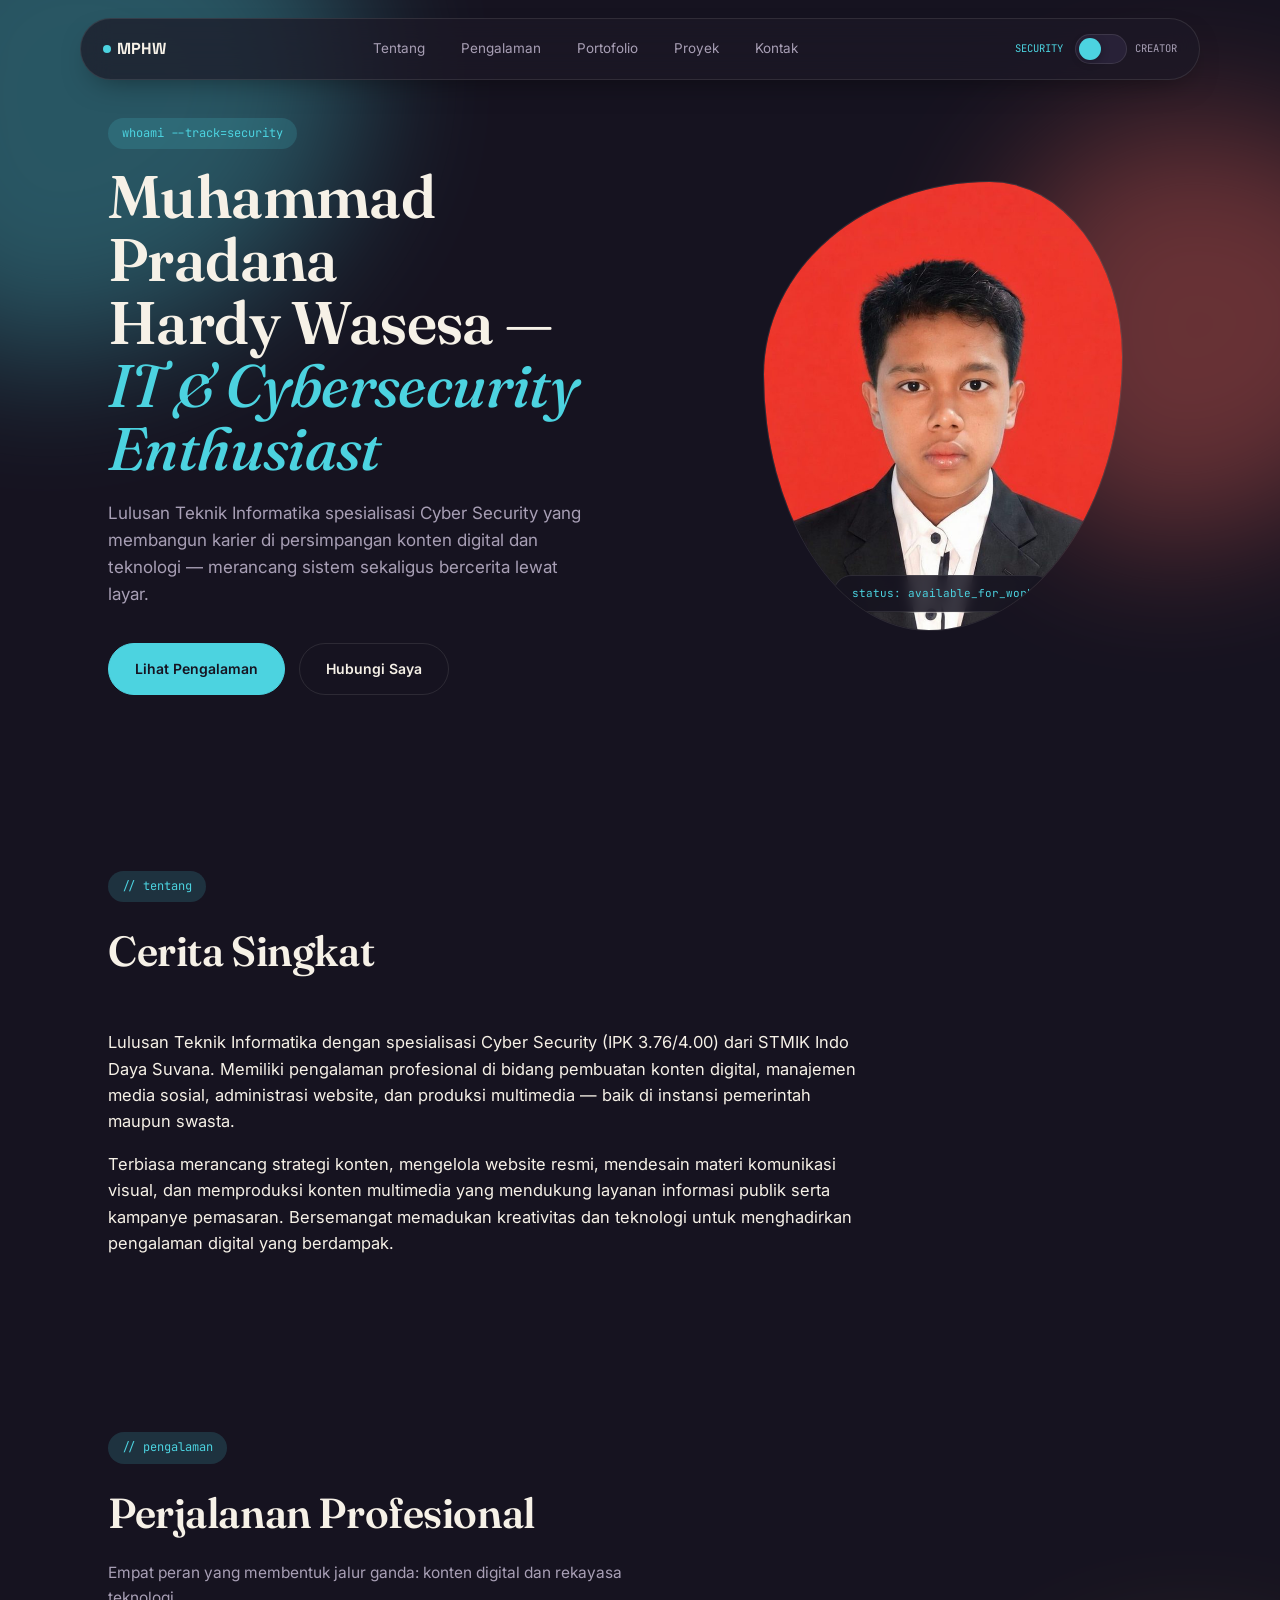
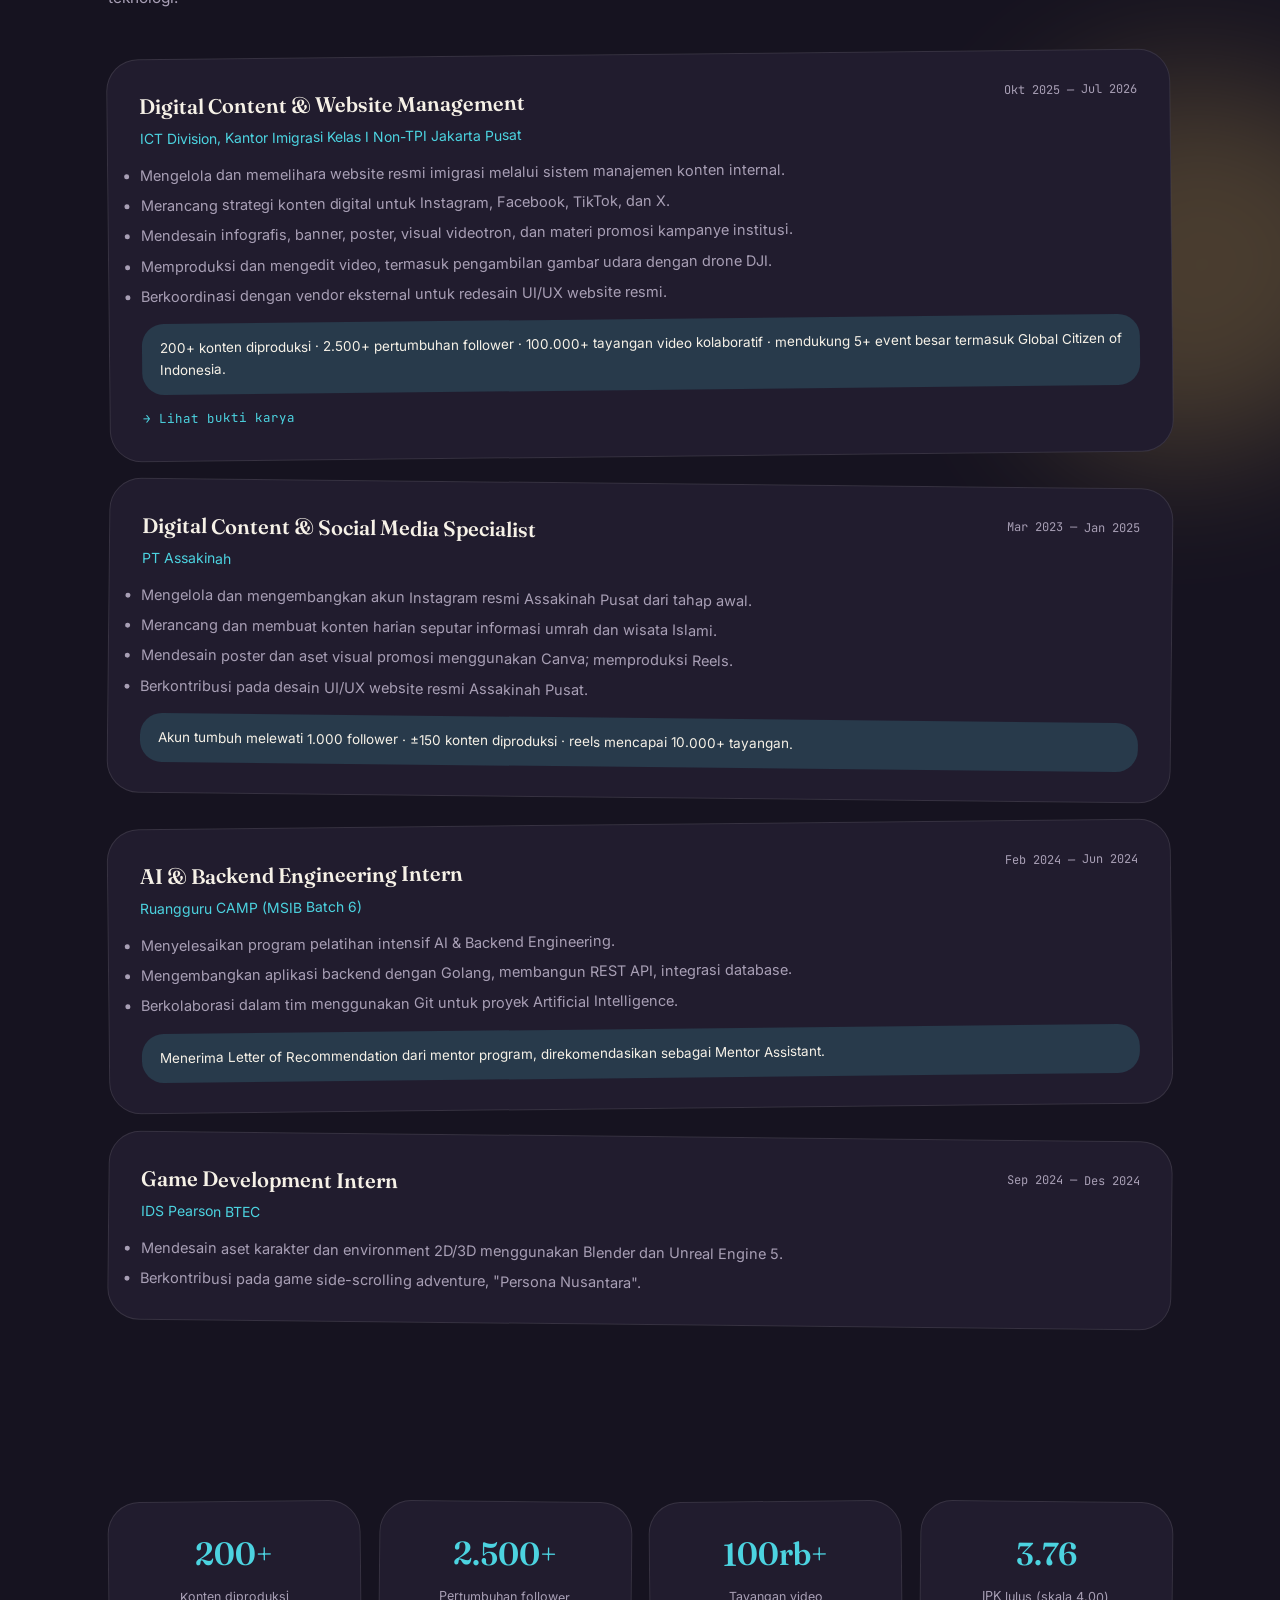
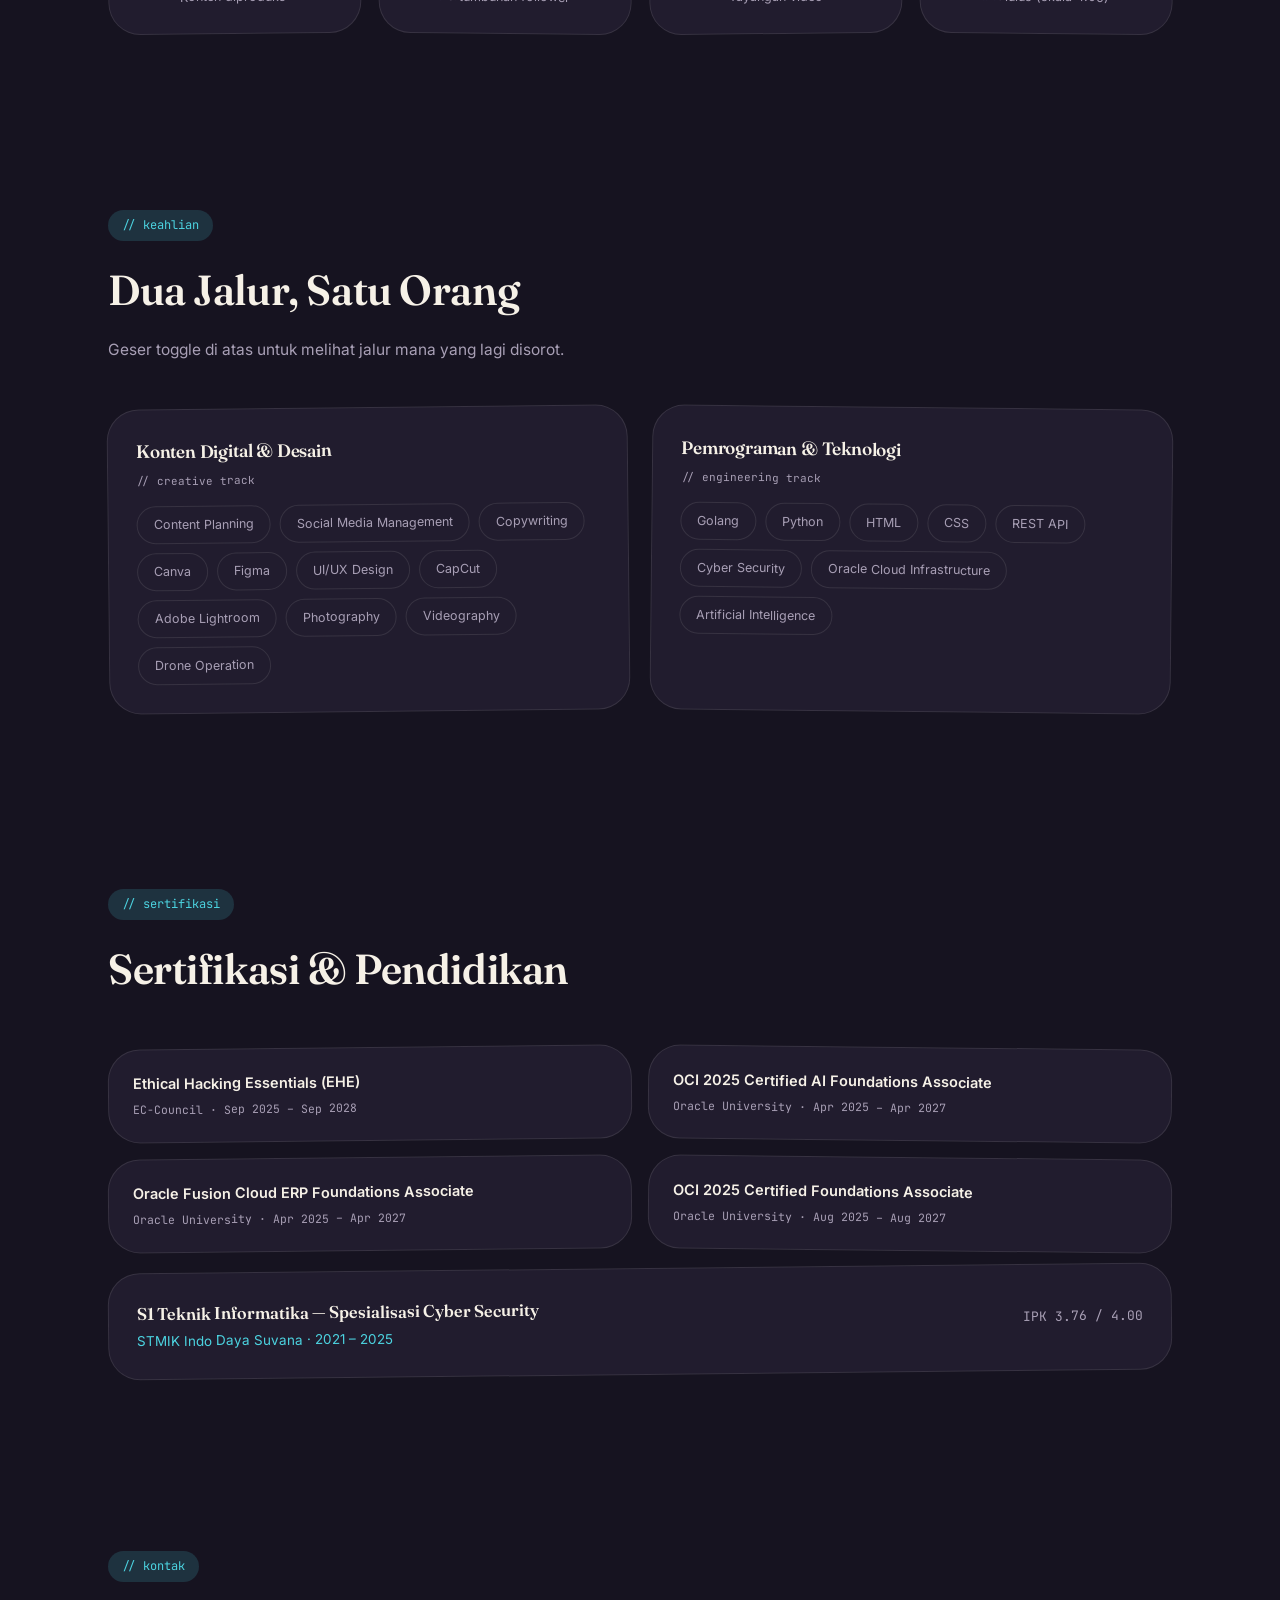
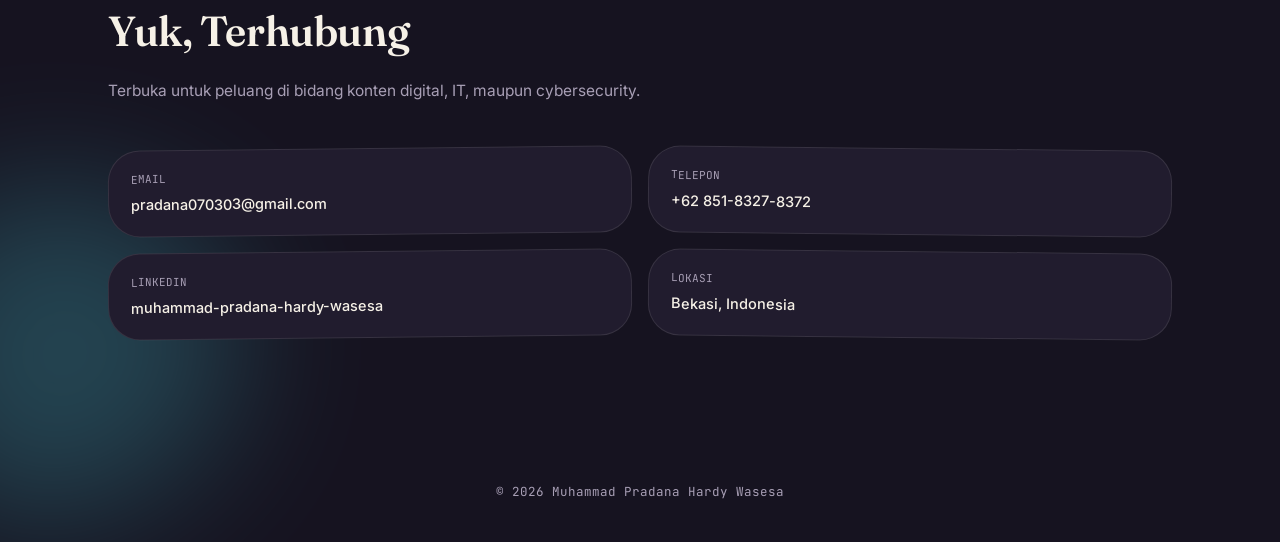
==== commit 930e7e19: "v" ====
--- a/portofolio-pradana/index.html
+++ b/portofolio-pradana/index.html
@@ -269,7 +269,7 @@
         </a>
         <a class="card reveal" href="https://linkedin.com/in/muhammad-pradana-hardywasesa" target="_blank" rel="noopener" style="padding:20px 22px;display:flex;flex-direction:column;gap:4px;">
           <span class="mono" style="font-size:11px;color:var(--muted);">LINKEDIN</span>
-          <span style="font-size:14.5px;font-weight:500;">muhammad-pradana-hardywasesa</span>
+          <span style="font-size:14.5px;font-weight:500;">muhammad-pradana-hardy-wasesa</span>
         </a>
         <div class="card reveal" style="padding:20px 22px;display:flex;flex-direction:column;gap:4px;">
           <span class="mono" style="font-size:11px;color:var(--muted);">LOKASI</span>
@@ -281,7 +281,7 @@
 </main>
 
 <footer>
-  <div class="foot-line">© 2026 Muhammad Pradana Hardy Wasesa — dibangun dengan mode ganda: <span>security & creator</span>.</div>
+  <div class="foot-line">© 2026 Muhammad Pradana Hardy Wasesa </div>
 </footer>
 
 <script src="script.js"></script>
